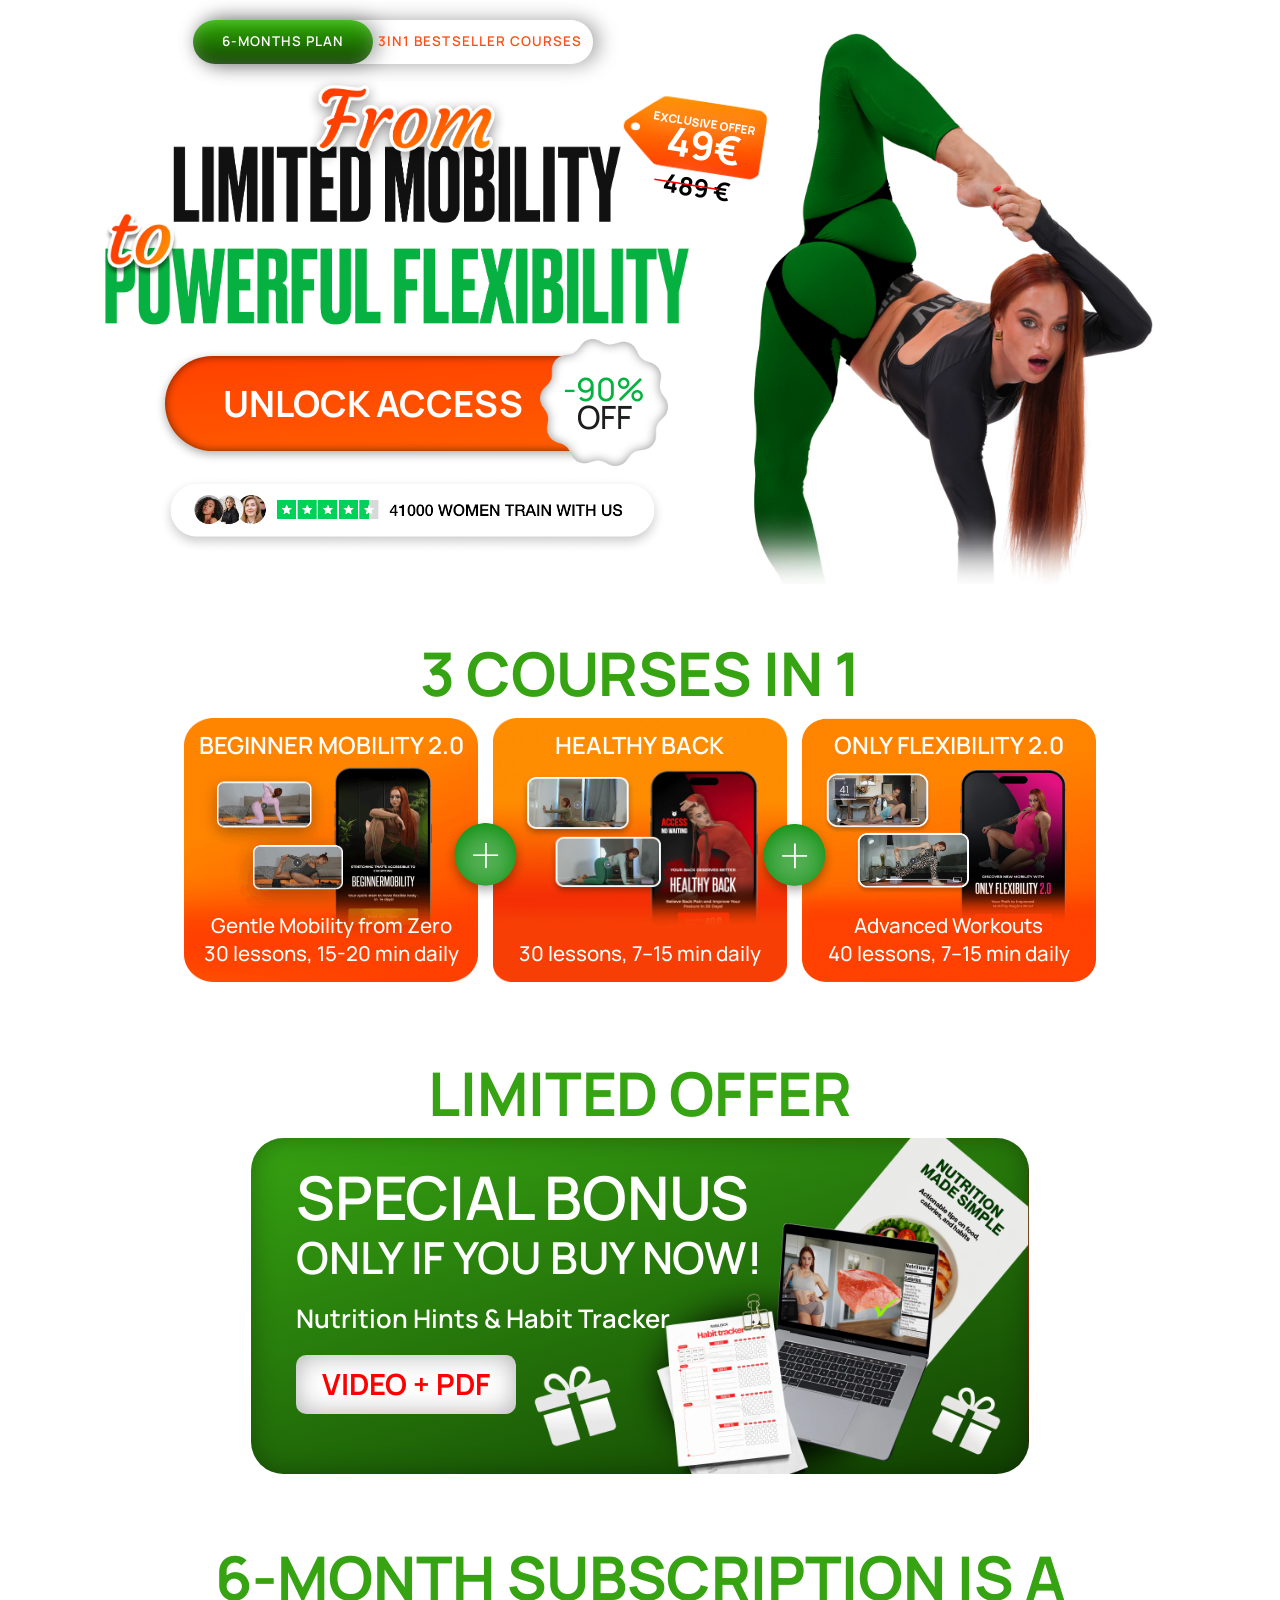
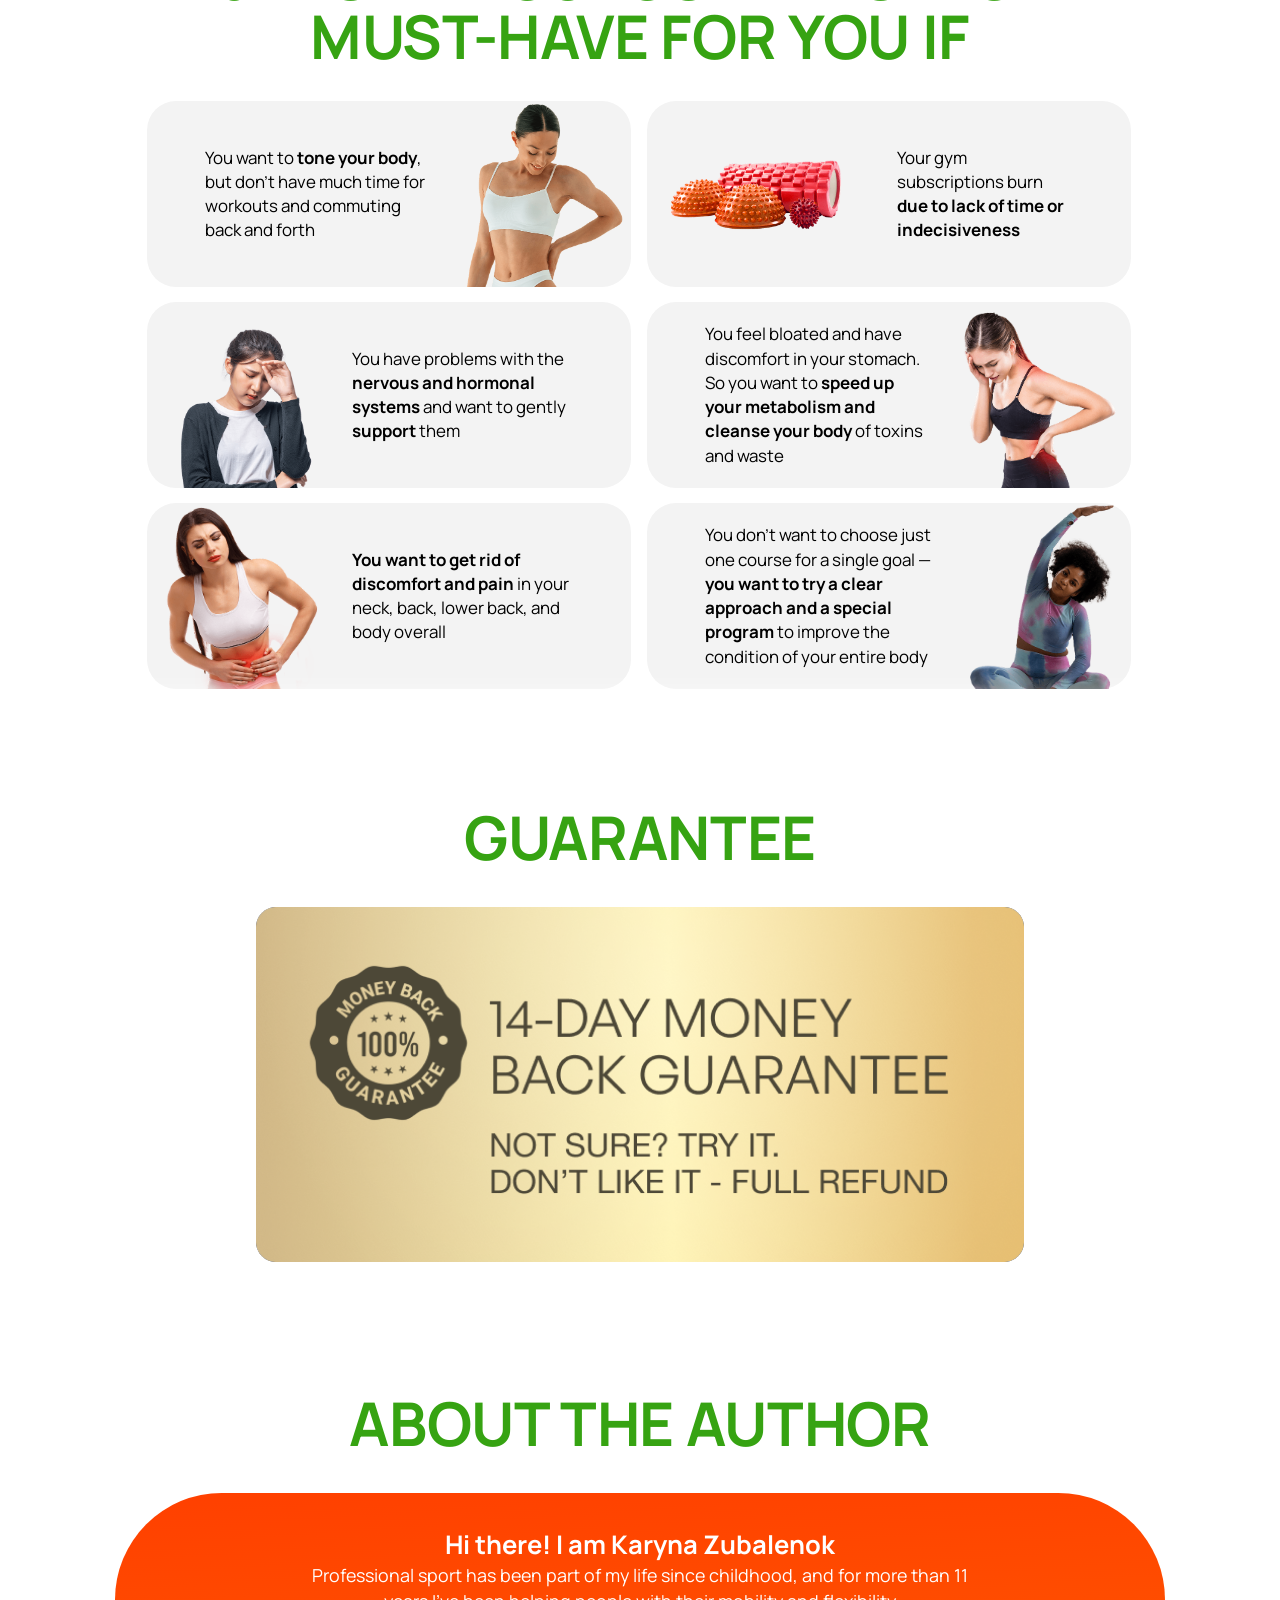
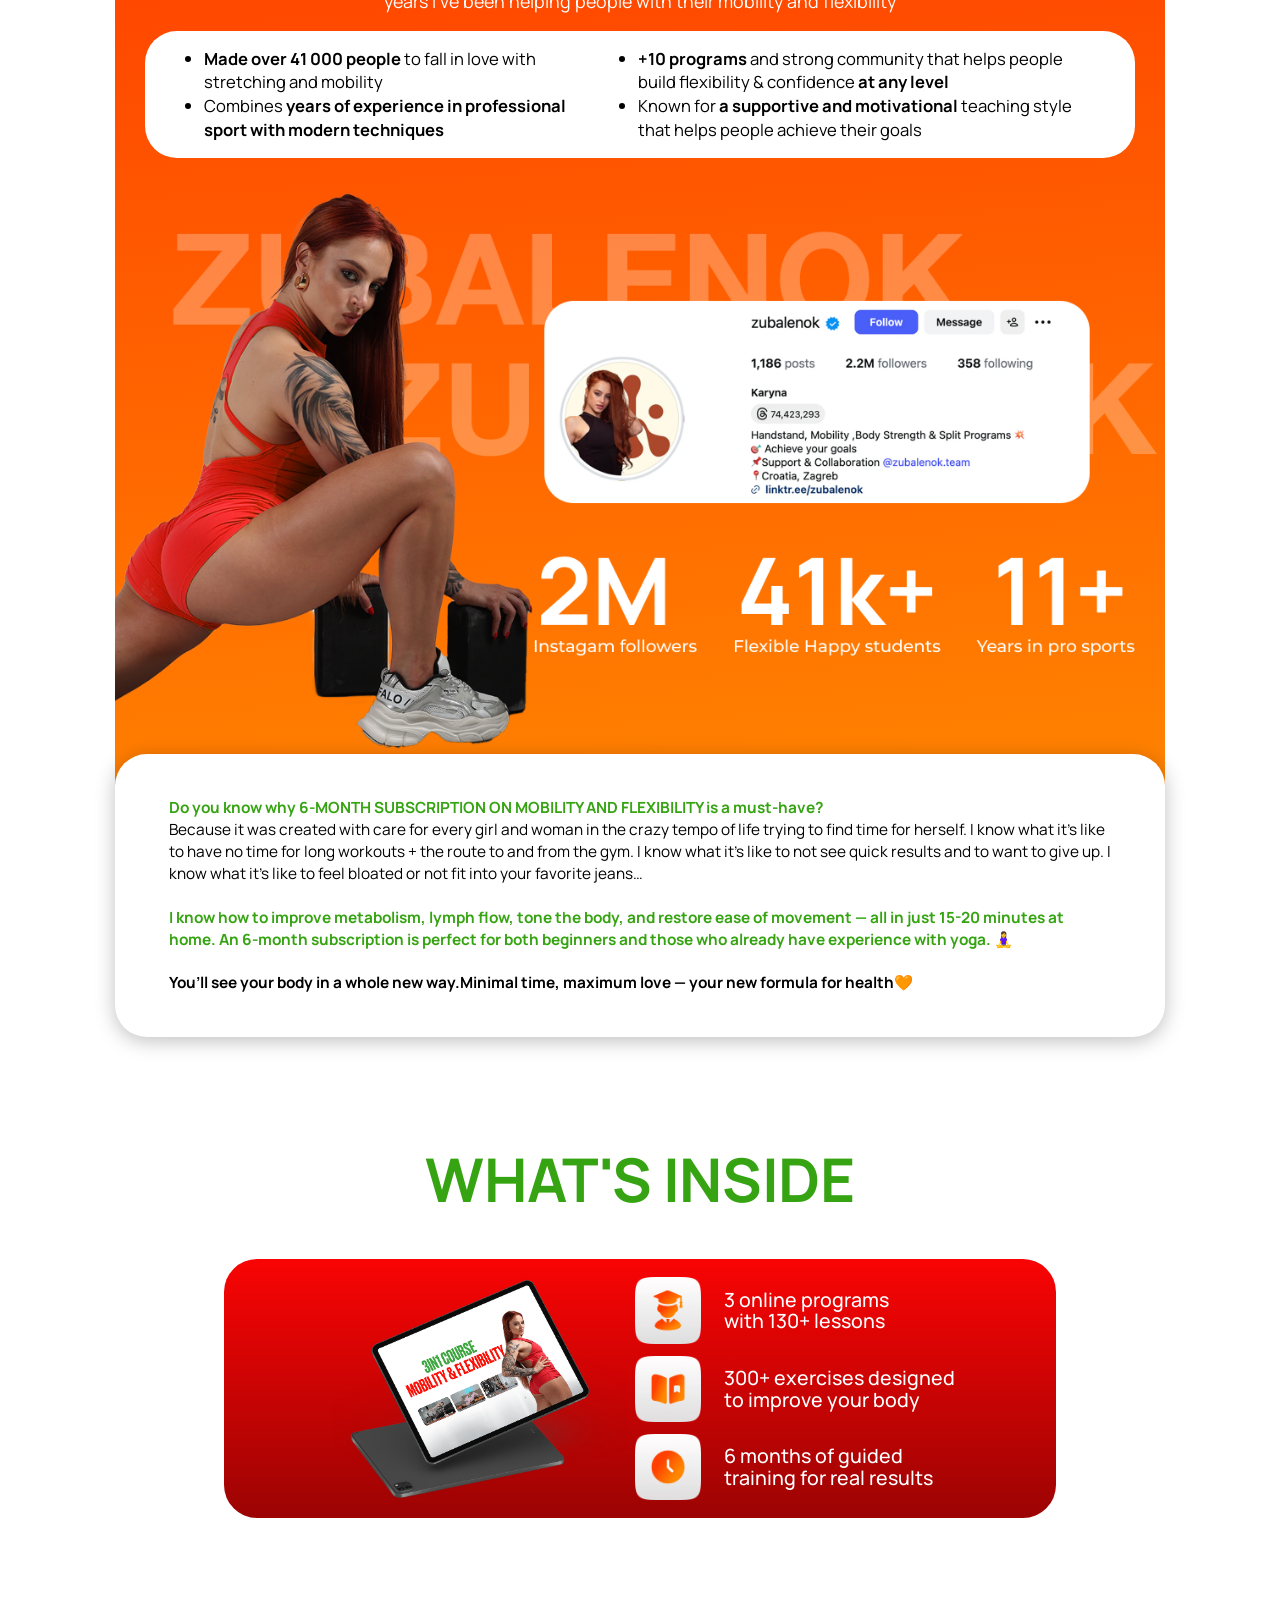
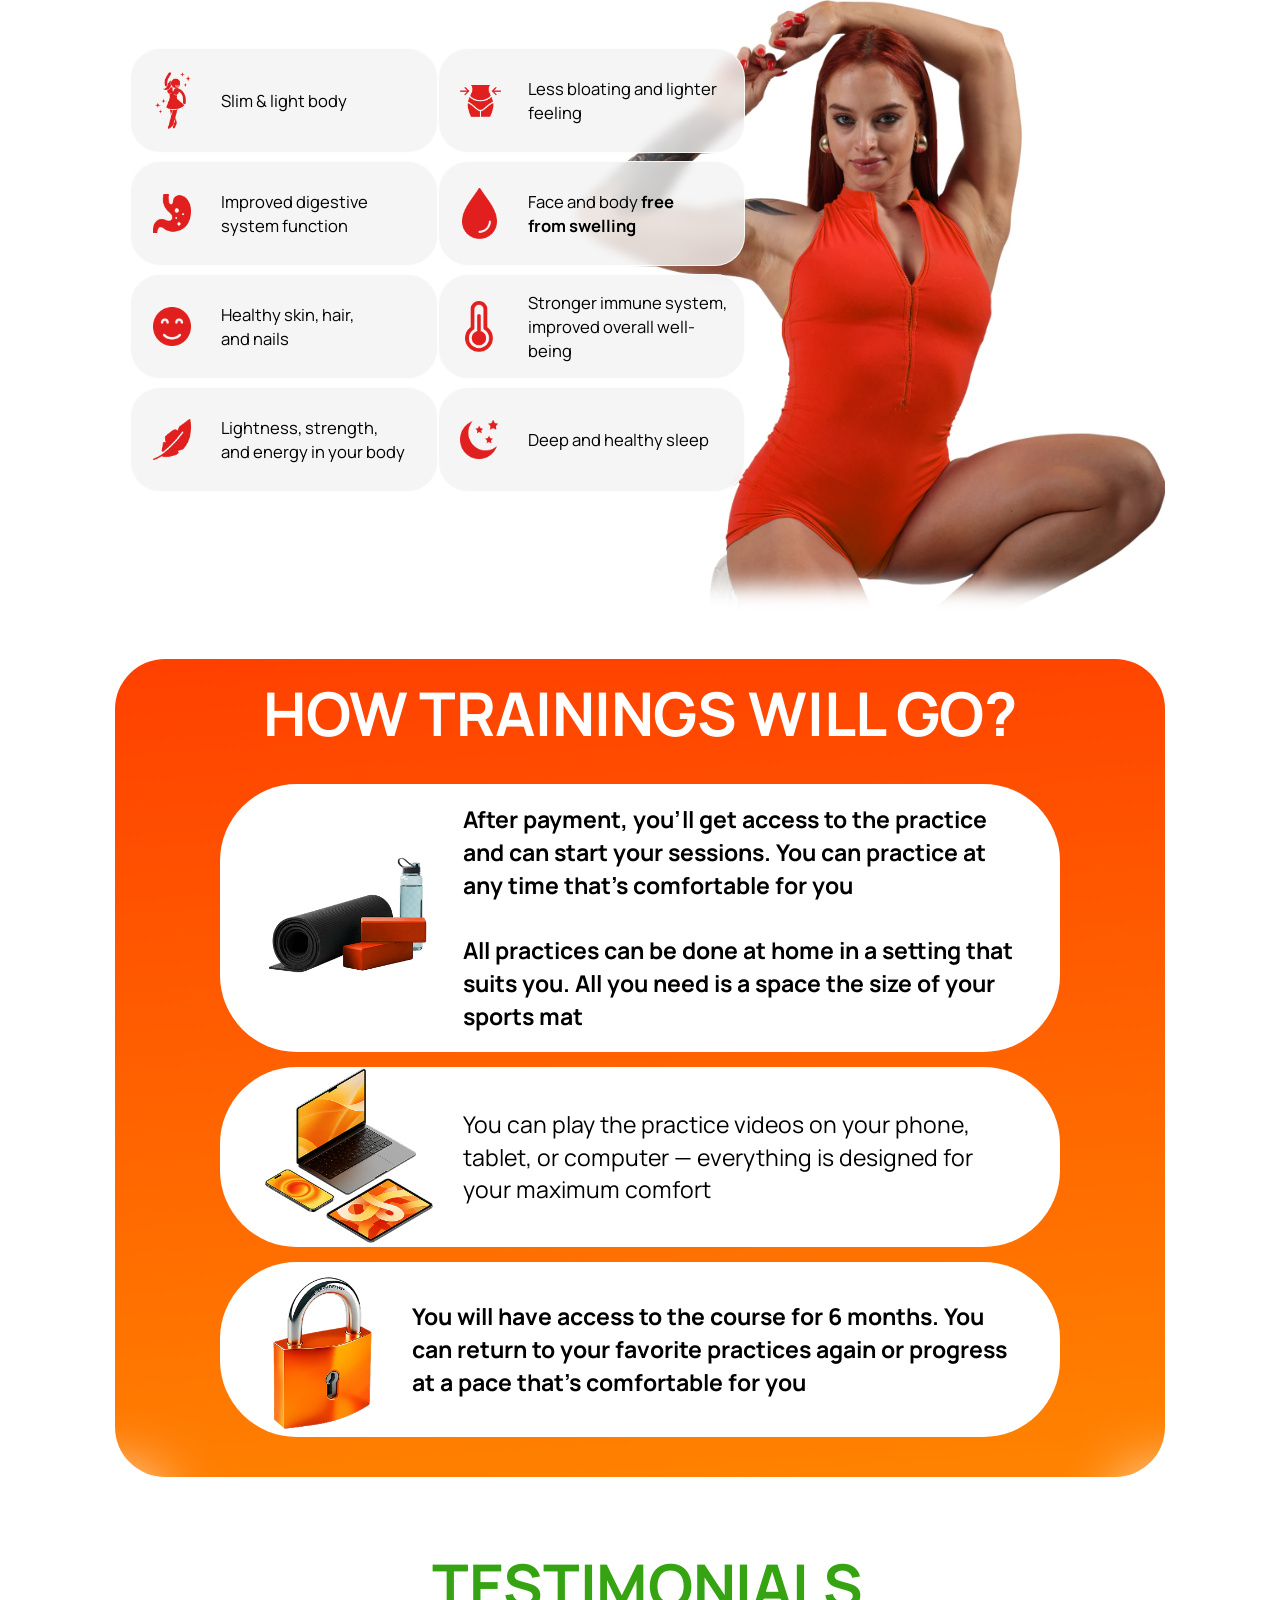
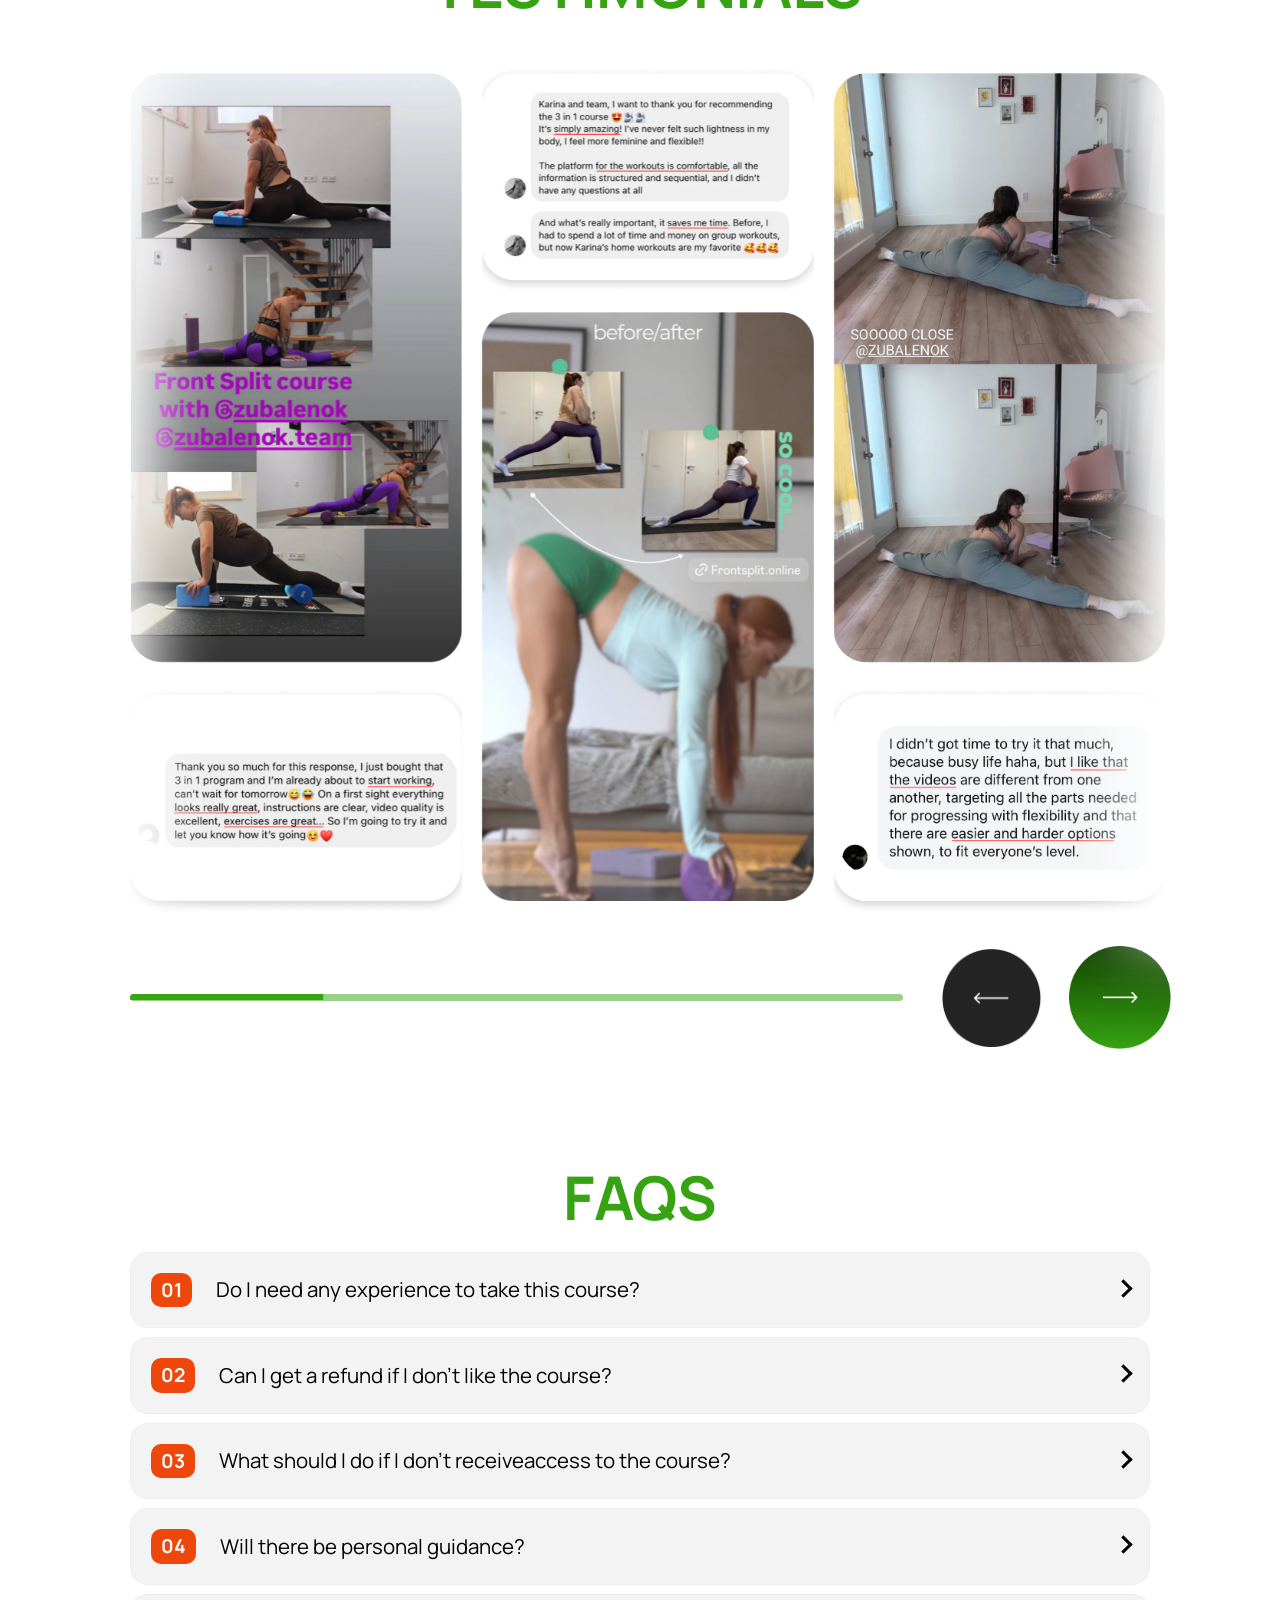
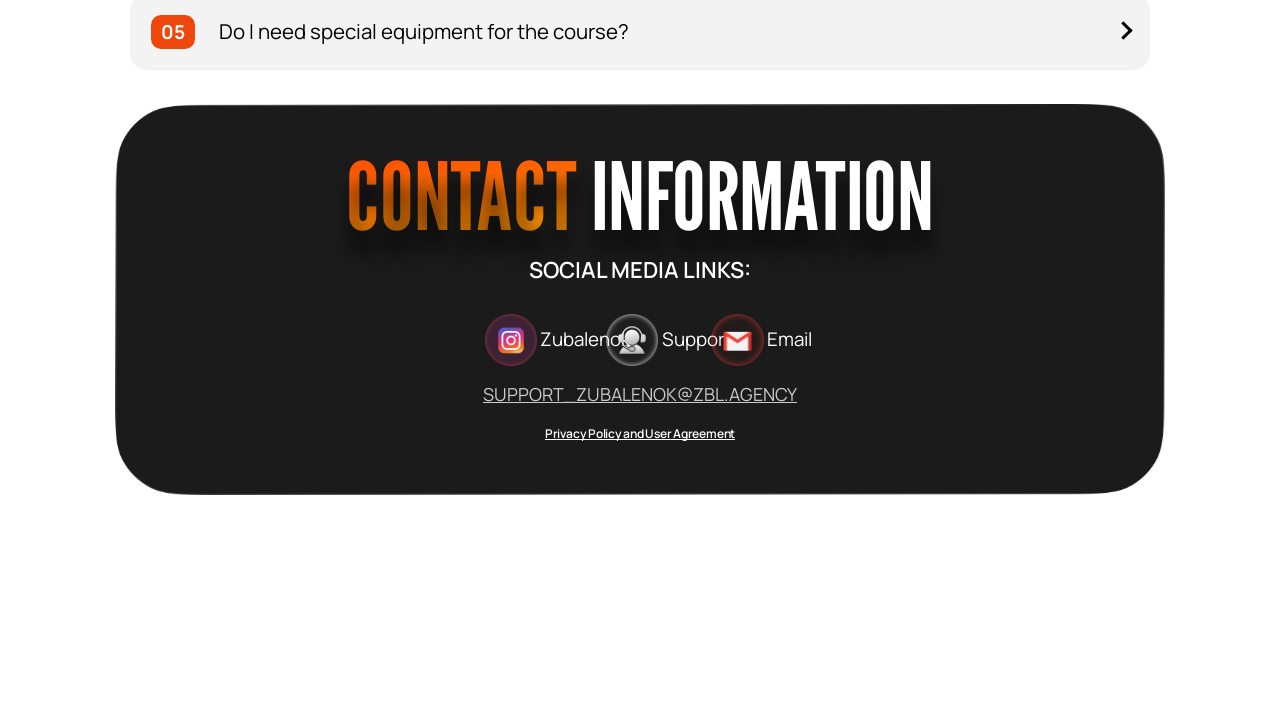
==== index.html @ a68a4392 "first commit" ====
<!DOCTYPE html>
<html>

<head>
    <!-- Google tag (gtag.js) -->
    <script async src="https://www.googletagmanager.com/gtag/js?id=G-S65PGBK2DH"></script>
    <script>
        window.dataLayer = window.dataLayer || [];
        function gtag() { dataLayer.push(arguments); }
        gtag('js', new Date());

        gtag('config', 'G-S65PGBK2DH');
    </script>


    <meta charset="utf-8" />
    <title>MOBILITY AND FLEXIBILITY</title>
    <meta http-equiv="X-UA-Compatible" content="IE=edge" />
    <meta name="viewport" content="width=device-width, initial-scale=1.0" />
    <meta property="og:title" content="">
    <meta property="og:description" content="">

    <link rel="stylesheet" href="libs/bootstrap/bootstrap-grid.min.css" />
    <link rel="stylesheet" type="text/css" href="slick/slick.css" />
    <link rel="stylesheet" type="text/css" href="slick/slick-theme.css" />
    <link rel="stylesheet" href="css/fonts.css" />
    <link rel="stylesheet" href="css/main.css" />
    <link rel="stylesheet" href="css/header.css" />
    <link rel="stylesheet" href="css/cont.css" />
    <link rel="stylesheet" href="css/slider.css" />
    <link rel="stylesheet" href="css/popup.css" />
    <link rel="icon" type="image/x-icon" href="images/fav.png">
    <script defer src="scripts/timer.js"></script>
    <link rel="stylesheet" href="https://cdn.jsdelivr.net/npm/swiper@11/swiper-bundle.min.css" />


    <script type="text/javascript">
        (function (c, l, a, r, i, t, y) {
            c[a] = c[a] || function () { (c[a].q = c[a].q || []).push(arguments) };
            t = l.createElement(r); t.async = 1; t.src = "https://www.clarity.ms/tag/" + i;
            y = l.getElementsByTagName(r)[0]; y.parentNode.insertBefore(t, y);
        })(window, document, "clarity", "script", "vrijipb07x");
    </script>


    <style>
        .priceBlock h4:after {
            content: "";
            display: block;
            width: 81px;
            height: 2px;
            top: 7px;
            left: 38px;
            background: red;
            position: absolute;

        }

        .img-price img {
            width: 362px;
            height: 120px;
        }

        .contacts-title span {
            color: #36a312;
        }

        .contacts {
            margin-bottom: 230px;
        }

        .contacts-nav {
            max-width: 310px;
        }
    </style>



    <script id="usercentrics-cmp" src="https://web.cmp.usercentrics.eu/ui/loader.js" data-settings-id="rtxNjVEyHxxuD0"
        async></script>

    <!-- Google Tag Manager -->
    <script>(function (w, d, s, l, i) {
            w[l] = w[l] || []; w[l].push({
                'gtm.start':
                    new Date().getTime(), event: 'gtm.js'
            }); var f = d.getElementsByTagName(s)[0],
                j = d.createElement(s), dl = l != 'dataLayer' ? '&l=' + l : ''; j.async = true; j.src =
                    'https://www.googletagmanager.com/gtm.js?id=' + i + dl; f.parentNode.insertBefore(j, f);
        })(window, document, 'script', 'dataLayer', 'GTM-MPLVNBZK');</script>
    <!-- End Google Tag Manager -->

</head>

<body>
    <!-- Google Tag Manager (noscript) -->
    <noscript><iframe src="https://www.googletagmanager.com/ns.html?id=GTM-MPLVNBZK" height="0" width="0"
            style="display:none;visibility:hidden"></iframe></noscript>
    <!-- End Google Tag Manager (noscript) -->

    <section class="s1">
        <div class="container">
            <div class="s1-wrap">
                <div class="top-line-wrapper open-popup-btn">
                    <div class="top-line">
                        <p class="top-line-left">
                            6-Months plan
                        </p>
                        <p class="top-line-right">
                            3in1 bestseller courses
                        </p>
                    </div>
                </div>
                <img src="./images/title-img.webp" class="title-img" alt="">
                <div class="priceBlock open-popup-btn">
                    <div class="priceBlock-top">
                        <h3>exclusive offer</h3>
                        <h2>49€</h2>
                    </div>
                    <h4>489 €</h4>
                </div>
                <div>
                    <div>
                    <div class="open-popup-btn">
                        <button class="submit-btn">
                            Unlock access
                            <div class="button-ring">
                                <p><span>-90%</span><br>OFF</p>
                            </div>
                        </button>

                    </div>
                </div>
                    <img src="./images/line-2.png" class="line-2" />
                </div>
                
            </div>
        </div>
    </section>
    <section class="s12-new">
        <h2 style="padding-bottom: 15px"><span>3 courses in 1</span></h2>
        <div class="s12-new-elements">
            <div class="s12-new-elements-box">
                <div class="s12-new-elements-item">
                    <h3 class="smallTitle">
                        Beginner mobility 2.0
                    </h3>
                    <p>
                        Gentle Mobility from Zero<br>
                        30 lessons, 15-20 min daily
                    </p>
                </div>
                <div class="s12-new-elements-item">
                    <h3>
                        HEALTHY BACK
                    </h3>
                    <p>
                         30 lessons, 7–15 min daily
                    </p>
                </div>
            </div>
            <img src="./images/plus.png" class="plus" alt="">
            <div class="s12-new-elements-item">
                <h3>
                    Only Flexibility 2.0
                </h3>
                <p>
                    Advanced Workouts<br>
                    40 lessons, 7–15 min daily
                </p>
            </div>
        </div>
        <img src="./images/6-mn.png" class="s12-6-m" alt="">
    </section>
    <!-- <section class="s12" style="padding: 25px 0 0 0;">
        <div class="container">
            <h2><span>What Courses<br>are included?</span></h2>
            <div class="items">
                <div>
                    <p class="tit">Beginner mobility 2.0</p>
                    <p>✓ Relieve tension & boost mobility<br>
✓ Foundation for future flexibility<br>
✓ Ideal for complete beginners<br>
✓ 30 lessons | 10–15 min daily</p>
                </div>
                <img src="images/s12_1-1.png">
            </div>
            <div class="items">
                <div>
                    <p class="tit">Only Flexibility 1.0 </p>
                    <p>✓Reduce stiffness & improve posture<br>
✓ Gentle routines for daily mobility<br>
✓ Move with more ease & confidence<br>
✓ 60+ lessons | 7–15 min daily</p>
                </div>
                <img src="images/s12_1-2.png">
            </div>
            <div class="items">
                <div>
                    <p class="tit">Only Flexibility 2.0 </p>
                    <p>✓ Top flexibility program –updated<br>
✓ Deeper stretches & mobility gains<br>
✓ More structure & targeted flows<br>
✓ 40 lessons | 7–15 min daily</p>
                </div>
                <img src="images/s12_1-3.png">
            </div>
        </div>
    </section> -->
    <section style="padding: 30px 15px; overflow: hidden;">
        <h2 style="padding-bottom: 15px"><span>Limited offer</span></h2>
        <div class="redBlock">
            <h2 class="redBlock-title">
                Special Bonus<br>
                <span>Only if you buy now!</span>
            </h2>

            <p class="redBlock-text">Nutrition Hints & Habit Tracker</p>
            <button class="redBlock-button">
                VIDEO + PDF
            </button>
        </div>
    </section>

    <section class="s2">
        <div class="s2-topS"></div>
        <div class="container">
            <h2><span>6-MONTH<br class="br-6m"> SUBSCRIPTION IS A<br>MUST-HAVE FOR YOU IF</span></h2>
            <div class="s2-items">
            <div class="item it1">
                <p>
                    You want to <strong>tone your body</strong>, but don’t have much time for workouts and commuting
                    back and forth
                </p>
                <img src="images/s2_1.png">
            </div>
            <div class="item it3">
                <p>Your gym subscriptions burn <strong>due to lack of time or indecisiveness</strong></p>
                <img src="images/s2_2.png">
            </div>
            <div class="item it2">
                <p>You don’t want to choose just one course for a single goal — <strong>you want to try a clear approach
                        and a special program</strong> to improve the condition of your entire body </p>
                <img src="images/s2_3.png">
            </div>
            <div class="item it5">
                <p>You have problems with the <strong>nervous and hormonal systems</strong> and want to gently
                    <strong>support</strong> them</p>
                <img src="images/s2_4.png">
            </div>

            <div class="item it4">
                <p>You feel bloated and have discomfort in your stomach. So you want to <strong>speed up your metabolism
                        and
                        cleanse your body</strong> of toxins and waste</strong></p>
                <img src="images/s2_5.png">
            </div>

            <div class="item it6">
                <p><strong>You want to get rid of discomfort and pain</strong> in your neck, back, lower back, and body
                    overall</p>
                <img src="images/s2_6.png">
            </div>
            </div>
        </div>
        <div class="s2-bottomS"></div>
    </section>

    <section class="s10" style="background: none; padding: 0 0 25px 0;">

        <div class="container">

            <div class="content">
                <!--<img src="./images/star-r.png" class="star-r" alt="">-->
                <h2><span>GUARANTEE</span></h2>
                <img src="images/14money.png" class="money14">
                <!--<div class="info">-->
                <!--    <p>Ready to restore harmony in a<br> healthy and toned body?<br><br><strong>Join the course now-->
                <!--            just for 49€<br> instead of 489€</p>-->
                <!--</div>-->
                <!--<img src="./images/star-l.png" class="star-l" alt="">-->
            </div>

        </div>

    </section>
    <h2 style="padding-bottom: 40px;">
        <span>About the Author</span>
    </h2>
    <section class="s4">
        <div class="container">

            <h2></h2>
            <p><span class="s4-t">Hi there! I am Karyna Zubalenok</span><br>Professional sport has been part of my life since
                childhood, and for more than 11 years I’ve been helping people with their mobility and flexibility</p>
            <div class="info">
                <ul>
                    <div>
                    <li><strong>Made over 41 000 people</strong> to fall in love with stretching and mobility</li>
                    <li>Combines <strong>years of experience in professional sport with modern techniques</strong></li>
                    </div>
                    <div>
                    <li><strong>+10 programs</strong> and strong community that helps people build flexibility &
                        confidence <strong>at any level</strong>
                    </li>
                    <li>Known for <strong>a supportive and motivational</strong> teaching style that helps people
                        achieve their goals
                    </li>
                    </div>
                </ul>
            </div>
        </div>
        <img src="images/s4.png" class="s4-m-img">
        <img src="images/s4-d.webp" class="s4-d-img">
    </section>
    <section class="s5">
        <div class="container">
            <p><span><strong>Do you know why 6-MONTH SUBSCRIPTION ON MOBILITY AND FLEXIBILITY is a
                        must-have?</strong></span><br>Because it was created with care for every girl and woman in the
                crazy tempo of life trying to find time for herself.
                I know what it’s like to have no time for long workouts + the route to and from the gym. I know what
                it’s like to not see quick results and to want to give up. I know what it’s like to feel bloated or not
                fit into your favorite jeans…<br><br><strong><span>I know how to improve metabolism, lymph flow, tone
                        the body, and restore ease of movement — all in just 15-20 minutes at home. An 6-month
                        subscription is perfect for both beginners and those who already have experience with yoga.
                        🧘‍♀️</span></strong><br><br><strong>You’ll see your body in a whole new way.Minimal time,
                    maximum love — your new formula for health🧡<br></strong></p>
        </div>
    </section>
    <div class="img-price open-popup-btn">
        <img src="images/price-3.webp">
    </div>

    <div class="tabletBlock">
        <h2>
            <span>
                What's Inside
            </span>
        </h2>
        <div class="tabletBlockcontent">
            <img src="./images/tablet.png" class="tablet-img" alt="">
            <div class="tabletBlock-items">
                <div class="tabletBlock-items-tem">
                    <img src="./images/green-icon-1.png" alt="">
                    <p>
                        3 online programs<br>with 130+ lessons
                    </p>
                </div>
                <div class="tabletBlock-items-tem">
                    <img src="./images/green-icon-2.png" alt="">
                    <p>
                        300+ exercises designed<br>to improve your body
                    </p>
                </div>
                <div class="tabletBlock-items-tem">
                    <img src="./images/green-icon-3.png" alt="">
                    <p>
                        6 months of guided<br>training for real results
                    </p>
                </div>
            </div>
        </div>
    </div>
    
    <section class="s3">
        <div class="s2-topS"></div>
        <div class="container s3-w">
            <h2 class="dfdk"><span>What results<br>will you achieve<br>in 6 months of practice? </span></h2>
            <div class="content">
                <div>
                <div class="items">
                    <img src="images/items/s3_1.png">
                    <p>Slim & light body</p>
                </div>
                <div class="items">
                    <img src="images/items/s3_3.png">
                    <p>Improved digestive<br>system function</p>
                </div>
                <div class="items">
                    <img src="images/items/s3_2.png">
                    <p>Healthy skin, hair,<br>and nails </p>
                </div>
                <div class="items">
                    <img src="images/items/s3_5.png">
                    <p>Lightness, strength,<br>and energy in your body</p>
                </div>
                </div>
                <div>
                <div class="items">
                    <img src="images/items/s3_7.png">
                    <p>Less bloating and lighter feeling </p>
                </div>
                <div class="items">
                    <img src="images/items/s3_4.png">
                    <p>Face and body <strong>free<br>from swelling</strong></p>
                </div>
                

                <div class="items">
                    <img src="images/items/s3_6.png">
                    <p>Stronger immune system, improved overall well-being </p>
                </div>
                
                <div class="items">
                    <img src="images/items/s3_8.png">
                    <p>Deep and healthy sleep</p>
                </div>
                </div>
            </div>

        </div>
        <div class="s2-bottomS"></div>
    </section>
    <section class="s8">
        <div class="container">
            <h2>How trainings<br class="br-6m"> will go?</h2>
            <div class="items">
                <img src="images/s8-icon-1.webp">
                <p><strong>After payment, you’ll get access to the practice and can start your sessions. You can
                        practice at any time that’s comfortable for you
                        <br><br>
                        All practices can be done at home in a setting that suits you. All you need is a space the size
                        of your sports mat</strong></p>
            </div>
            <div class="items">
                <img src="images/s8-icon-2.webp">
                <p>You can play the practice videos on your phone, tablet, or computer — everything is designed for your
                    maximum comfort</p>
            </div>
            <div class="items">
                <img src="images/s8-icon-3.webp">
                <p><strong>You will have access to the course for 6 months. You can return to your favorite practices
                        again or progress at a pace that’s comfortable for you</strong></p>
            </div>
        </div>

    </section>

   <div class="first-slider">
            <h2><span>Testimonials</span></h2>

            <div class="first-swiper swiper">
                <div class="swiper-wrapper">
                    <img src="./images/slider/slide-1.webp" class="swiper-slide" alt="">
                    <img src="./images/slider/slide-2.webp" class="swiper-slide" alt="">
                    <img src="./images/slider/slide-3.webp" class="swiper-slide" alt="">
                    <img src="./images/slider/slide-4.webp" class="swiper-slide" alt="">
                </div>
            </div>

            <div style="display: flex; align-items: center; gap: 3vw;">
                <div class="first-slider-pagination swiper-pagination"></div>
                <div class="buttons-sl">
                    <img src="./images/nl.png" class="left-b" alt="">
                    <img src="./images/nr.png" class="right-b" alt="">
                </div>
            </div>
        </div>

    <section class="s11">
        <div class="container">
            <h2><span>FAQs</span></h2>
            <div class="accordion">
                <section class="accordion_item">
                    <div class="title_block">
                        <div class="num">01</div>
                        <div>Do I need any experience to take this course?</div>
                    </div>
                    <div class="info">
                        <p>No, the course is designed for all fitness levels, including beginners.</p>
                    </div>
                </section>
                <section class="accordion_item">
                    <div class="title_block">
                        <div class="num">02</div>
                        <div>Can I get a refund if I don't like the course?</div>
                    </div>
                    <div class="info">
                        <p>Please contact us at <a href="https://www.instagram.com/zubalenok.team/">@zubalenok.team</a>,
                            and we'll assist you right</p>
                    </div>
                </section>
                <section class="accordion_item">
                    <div class="title_block">
                        <div class="num">03</div>
                        <div>What should I do if I don't receiveaccess to the course?</div>
                    </div>
                    <div class="info">
                        <p>Please contact us at <a href="https://www.instagram.com/zubalenok.team/">@zubalenok.team</a>,
                            and we'll assist you right</p>
                    </div>
                </section>
                <section class="accordion_item">
                    <div class="title_block">
                        <div class="num">04</div>
                        <div>Will there be personal guidance?</div>
                    </div>
                    <div class="info">
                        <p>The course is pre-recorded, so there's no personal coaching. However, you can ask any
                            questions on the support page in Instagram -<a
                                href="https://www.instagram.com/zubalenok.team/">@zubalenok.team</a></p>
                    </div>
                </section>

                <section class="accordion_item">
                    <div class="title_block">
                        <div class="num">05</div>
                        <div>Do I need special equipment for the course?</div>
                    </div>
                    <div class="info">
                        <p>You'll only need comfortable workout clothes, a mat for exercises, and a yoga block.</p>
                    </div>
                </section>
            </div>
        </div>
    </section>
    <div id="menu" class="default">
        <p class="timer-t" style="background: none; color: #000">Offer ends in:</p>
        <div class="fixed-timer">
            <div class="timer">
                <div class="hours-wrap rbn">
                    <span class="hours">0</span>
                    <p>hours</p>
                </div>
                <div class="minutes-wrap rbn">
                    <span class="minutes">59</span>
                    <p>minutes</p>
                </div>
                <div class="seconds-wrap rbn">
                    <span class="seconds">59</span>
                    <p>seconds</p>
                </div>
            </div>
        </div>
        <div class="footer-btn open-popup-btn" target="_blank">
            <div style="line-height: 20px;">Yes, - 90% OFF NOW<br><span style="font-size: 14px">One payment. Full
                    package</span></div>
        </div>
    </div>
    <div class="popup-overlay">
        <div class="popup-content">
            <button class="close-btn">&times;</button>

            <h2 class="popup-title">FILL OUT THE FORM</h2>
            <p class="popup-subtitle">to get access to</p>
            <h3 class="product-name">3-in-1 mobility courses</h3>

            <div class="price-container">
                <div class="popup-price-new">49€</div>
                <div class="popup-price-old">489€</div>
            </div>

            <form
                action="https://linktr.us18.list-manage.com/subscribe/post?u=ba2409e015681701aad0a35f7&amp;id=2a770a6115&amp;f_id=00cca5e6f0"
                method="GET" id="custom-subscribe-form" class="signup-form"
                data-redirect-url="https://zubalenok.kwiga.com/o/wCo9maCF0QVO/payment">

                <input type="text" name="FNAME" placeholder="Name" required>
                <input type="email" name="EMAIL" placeholder="E-mail" required>

                <input type="hidden" name="tags" value="3028656,3028576">
                <div class="mc-field-group input-group"
                    style="opacity: 0 !important; visibility: hidden !important; height: 0 !important; ">
                    <strong>No paid</strong>
                    <ul>
                        <li>
                            <input type="checkbox" name="group[223323][8388608]" id="mce-group[223323]-223323-7"
                                value="1" checked>
                            <label for="mce-group[223323]-223323-7">3-in-1 Combo Access Program</label>
                        </li>
                    </ul>
                </div>

                <button type="submit" class="join-btn2">JOIN NOW</button>

                <div id="mce-responses" class="clear" style="display:none;">
                    <div class="response" id="mce-error-response"></div>
                    <div class="response" id="mce-success-response"></div>
                </div>
            </form>

            <div class="footer-info">
                <p>P.S. 14-day money-back guarantee</p>
                <p>Instant access right after payment</p>
            </div>

            <div class="timer-section">
                <p class="timer-title">Price goes up in:</p>
                <div class="timer-display">
                    <div class="timer-block">
                        <span id="hours">00</span>
                        <label>hours</label>
                    </div>
                    <div class="timer-block">
                        <span id="minutes">29</span>
                        <label>minutes</label>
                    </div>
                    <div class="timer-block">
                        <span id="seconds">52</span>
                        <label>seconds</label>
                    </div>
                </div>
            </div>

            <p class="privacy"><svg width="8" height="12" viewBox="0 0 8 12" fill="none"
                    xmlns="http://www.w3.org/2000/svg">
                    <path
                        d="M3.60412 0.0044384C3.05428 0.105608 2.77936 0.202379 2.39887 0.435511C1.69728 0.864383 1.19143 1.58137 1.00449 2.40613C0.960502 2.60407 0.956103 2.68984 0.949505 3.65755L0.940708 4.69784L0.826342 4.73083C0.485443 4.82981 0.199528 5.10912 0.0675669 5.46982L0.00818456 5.63257L0.00158652 7.8869C-0.00281217 9.47043 0.00158652 10.183 0.0191813 10.2842C0.0609689 10.5217 0.170936 10.7285 0.355681 10.9088C0.443655 10.9946 0.564619 11.0913 0.626201 11.1243C0.874727 11.2585 0.716374 11.2519 4 11.2519C7.28363 11.2519 7.12527 11.2585 7.3738 11.1243C7.43538 11.0913 7.55634 10.9946 7.64432 10.9088C7.82906 10.7285 7.93903 10.5217 7.98082 10.2842C7.99841 10.183 8.00281 9.47043 7.99841 7.8869L7.99182 5.63257L7.93243 5.46982C7.80047 5.10912 7.51456 4.82981 7.17366 4.73083L7.05929 4.69784L7.0505 3.65755C7.0439 2.68984 7.0395 2.60407 6.99551 2.40613C6.75798 1.34824 5.99921 0.490494 5.0007 0.149595C4.662 0.0352287 4.50805 0.00883675 4.06598 0.00223827C3.84165 -0.00216007 3.63491 3.91006e-05 3.60412 0.0044384ZM4.49925 1.4934C4.76097 1.58357 4.94132 1.69794 5.14586 1.90247C5.3526 2.10921 5.45597 2.27416 5.55494 2.55348L5.61652 2.72943L5.62312 3.70154L5.62972 4.67585H4H2.37028L2.37688 3.70154L2.38348 2.72943L2.44506 2.55348C2.54403 2.27416 2.6474 2.10921 2.85414 1.90247C3.05208 1.70453 3.23463 1.58577 3.46556 1.50439C3.6723 1.43401 3.75367 1.42302 4.05498 1.42962C4.29031 1.43621 4.36949 1.44721 4.49925 1.4934ZM4.27052 6.13842C4.71479 6.25498 5.07108 6.63987 5.14586 7.08854C5.21624 7.51301 4.9963 7.99247 4.62022 8.2322C4.51245 8.30258 4.50585 8.31137 4.51685 8.37735C4.55644 8.60828 4.6818 9.53421 4.6818 9.60239C4.6818 9.70796 4.61582 9.79153 4.51025 9.82232C4.40468 9.85092 3.59532 9.85092 3.48975 9.82232C3.38418 9.79153 3.3182 9.70796 3.3182 9.60239C3.3182 9.53421 3.44357 8.60828 3.48315 8.37735C3.49415 8.31137 3.48755 8.30258 3.37978 8.2322C3.0037 7.99247 2.78376 7.51301 2.85414 7.08854C2.92672 6.64647 3.28081 6.25718 3.72068 6.13842C3.87244 6.09883 4.11437 6.09663 4.27052 6.13842Z"
                        fill="white" />
                </svg> Your info stays private</p>
        </div>
    </div>
    <section class="contacts">
        <h2 class="contacts-title">
            <span>Contact</span>
            Information
        </h2>
        <h3 class="contacts-subTitle">
            Social Media Links:
        </h3>
        <div class="contacts-nav">
            <a href="https://www.instagram.com/zubalenok/" target="_blank">
                <img 
                src="./images/inst-new.png"
                srcset="
                    ./images/inst-new.png 600w,
                    ./images/inst-d.png 1200w
                "
                sizes="(max-width: 600px) 600px, 1200px"
                alt="Zubalenok"
                loading="eager"
                fetchpriority="high"
                >
                Zubalenok
            </a>
            <a href="https://www.instagram.com/zbl_agency/" target="_blank">
                <img 
                src="./images/support-new.png"
                srcset="
                    ./images/support-new.png 600w,
                    ./images/support-d.png 1200w
                "
                sizes="(max-width: 600px) 600px, 1200px"
                alt="Zubalenok"
                loading="eager"
                fetchpriority="high"
                >
                Support
            </a>
            <a href="mailto:SUPPORT_ZUBALENOK@ZBL.AGENCY" target="_blank">
                <img 
                src="./images/email-new.png"
                srcset="
                    ./images/email-new.png 600w,
                    ./images/email-d.png 1200w
                "
                sizes="(max-width: 600px) 600px, 1200px"
                alt="Zubalenok"
                loading="eager"
                fetchpriority="high"
                >
                Email
            </a>
        </div>
        <div class="support_link">
            <a style="color: #cacaca;" href="mailto:SUPPORT_ZUBALENOK@ZBL.AGENCY">SUPPORT_ZUBALENOK@ZBL.AGENCY</a>
        </div>
        <a href="/policy" style="display: block; text-align: center" class="privacy">Privacy Policy and User
            Agreement</a>
    </section>

    <script defer="" type="text/javascript">
        document.addEventListener('DOMContentLoaded', () => {
            const footer = document.getElementById('menu'); // елемент, до якого додамо клас
            if (!footer) return;

            window.addEventListener('scroll', () => {
                // Перевіряємо, скільки проскролено
                if (window.scrollY >= 200) {
                    footer.classList.add('active');
                } else {
                    footer.classList.remove('active');
                }
            });
        });
    </script>

    <script src="https://cdn.jsdelivr.net/npm/swiper@11/swiper-bundle.min.js"></script>
    <script src="scripts/slider.js"></script>
    <script src="scripts/questions.js"></script>

    <script src="scripts/popup.js"></script>
    <script src="scripts/lazysizes.min.js" async></script>

</body>

</html>
---- css/fonts.css ----
@font-face {
  font-family: "DINCondensed";
  font-style: normal;
  font-weight: 700;
  src: url("../fonts/DINCondensed-Regular.ttf") format("truetype"); 
}

@font-face {
  font-family: "aa_higherup";
  font-style: normal;
  font-weight: normal;
  src: url("../fonts/aa_higherup.ttf") format("truetype"); 
}
---- css/main.css ----
@import url('https://fonts.googleapis.com/css2?family=Manrope:wght@200..800&family=Raleway:ital,wght@0,100..900;1,100..900&display=swap');

body {
  font-family: "Manrope", sans-serif;
  font-style: normal;
  font-weight: normal;
  font-size: 13px;
  min-width: 320px;
  position: relative;
  overflow-x: hidden;
  overflow: visible !important;
  color: #000;
  font-weight: 400;
  max-width: 608px;
  display: block;
  margin: 0 auto !important;
}

ul {
  margin: 0;
  padding: 0;
  list-style: none;
}

a,
button {
  outline: none;
}

h1,
h2,
h3,
p {
  margin: 0;
}

h1 {
  font-family: "aa_higherup";
  font-size: 65px;
  font-style: normal;
  font-weight: normal;
  line-height: 1.4;
  /* 72.072px */
  letter-spacing: -0.649px;
  margin-bottom: 0;
  color: #e11f1f;
  position: relative;
  z-index: 1;
}

h1 span {
  font-size: 110px;
  font-style: normal;
  font-weight: normal;
  line-height: 1.2;
  letter-spacing: -1.44px;
}

h2 {
  font-size: 35px;
  font-style: normal;
  font-weight: 700;
  line-height: 98%;
  /* 34.3px */
  letter-spacing: -0.35px;
  text-transform: uppercase;
  text-align: center;
}

h2 span {
  color: #36a312;
}

input[type='text'] {
  width: 100%;
  color: #333;
  height: 55px;
  border: solid 1px #cccccc;
  font-size: 18px;
  margin-bottom: 25px;
  text-align: center;
}

button,
input[type='submit'] {
  border-radius: 130.342px;
  background: linear-gradient(189deg, #ff0707 0%, #950000 100%);
  box-shadow: 0 3px 10px 0 rgba(0, 0, 0, 0.33), inset 0 0 8px 0 rgba(0, 0, 0, 0.58);
  padding: 18px 57px;
  border: none;
  font-weight: 700;
  font-size: 20px;
  text-transform: uppercase;
  color: #fff;
  transition: all .3s;
}

button {
  display: block;
  margin: 0 auto;
}

button:hover {
  transform: scale(1.02);
}

button:active {
  transform: scale(0.98);
}

input[type='submit'] {
  width: 100%;
}

section {
  padding: 25px 0;
  position: relative;
}

img {
  max-width: 100%;
}

.price_top {
  font-weight: bold;
  color: #ED470B;
  font-size: 30px;
}

/*boxmodal*/
.box-modal {
  font-family: "Manrope", sans-serif;
  position: relative;
  text-align: center;
  line-height: 1.3;
  background: #F0F0F0;
  border-radius: 10px;
  color: #000;
  width: 100%;
}

.box-modal_close {
  position: absolute;
  right: 0px;
  top: -40px;
  font-size: 60px;
  line-height: 15px;
  color: #fff;
  cursor: pointer;
  transform: rotate(45deg);
}

.box-modal .deskr {
  font-size: 18px;
  font-weight: 700;
  margin-bottom: 18px;
}

.box-modal .date {
  font-size: 13px;
  margin-bottom: 18px;
  font-weight: 700;
}

.box-modal .date span {
  color: #ED470B;
}

.box-modal .price {
  font-size: 12px;
  margin-bottom: 14px;
}

.box-modal del {
  font-weight: 700;
}

.box-modal .price span {
  border-radius: 100px;
  background: #ED470B;
  padding: 2px 15px;
  font-weight: 700;
  color: #fff;
  font-size: 15px;
}

.box-modal .desklaimer {
  margin-top: 10px;
}

.box-modal .desklaimer .info {
  font-size: 9px;
  margin-bottom: 20px;
  margin-top: 10px;
}

.box-modal .desklaimer .info img {
  margin-right: 5px;
}

.box-modal .desklaimer h4 {
  margin-bottom: 15px;
  font-size: 12px;
  font-weight: 700;
  text-transform: uppercase;
}

.box-modal .desklaimer .ps {
  margin-top: 20px;
  font-size: 10px;
}

.accordion .accordion_item {
  margin-bottom: 1px;
  position: relative;
  padding: 0;
}

.accordion .title_block {
  cursor: pointer;
  border-radius: 18px;
  border: 1px solid rgba(0, 0, 0, 0.02);
  background: #F3F3F3;
  padding: 20px;
  -webkit-transition: all .2s linear 0;
  -webkit-transition-delay: .2s 0;
  transition: all .2s linear 0;
  margin: 0;
  margin-bottom: 9px;
  display: flex;
  flex-wrap: wrap;
  align-items: center;
}

.accordion .title_block .num {
  border-radius: 10px;
  background: #ED470B;
  padding: 4px 10px 3px 10px;
  color: #fff;
  font-size: 12px;
  font-weight: 700;
  width: max-content;
}

.accordion .title_block div:last-child {
  padding-left: 24px;
  width: 85%;
}

.accordion .title_block:before {
  content: '';
  height: 8px;
  width: 8px;
  position: absolute;
  right: 20px;
  top: 30px;
  border-top: 3px solid #000;
  border-right: 3px solid #000;
  transform: rotate(45deg);
}

.accordion .active_block .title_block:before {
  transform: rotate(135deg);
}

.accordion .active_block .title_block {
  border: none;
}

.accordion .info {
  display: none;
  padding: 10px 40px 15px 80px;
  overflow: hidden;
  font-size: 13px;
  font-weight: normal;
  text-align: left;
}

.accordion .info p {
  font-weight: normal;
  text-align: left;
  line-height: 1.5;
  width: 100%;
  margin: 0;
}

.getting-started {
  display: inline-block;
  margin: 5px 0;
}

.getting-started:after {
  content: "";
  display: block;
  clear: both
}

.getting-started>div {
  float: left;
  text-align: center;
  margin-left: 10px;
  line-height: 1;
}

.s4-d-img {
  display: none;
}

.getting-started>div:first-child {
  margin-left: 0
}

.getting-started .dial {
  font-weight: 700;
  font-size: 20px;
  text-align: center;
  color: #fff;
  margin-bottom: 5px;
  background: #171717;
  border-radius: 11px;
  padding: 5px 20px;
}

.getting-started .text-timer {
  font-size: 11px;
}

.slick-slide img {
  width: 100%;
}

.slick-prev,
.slick-next {
  content: '';
  width: 41px;
  height: 41px;
  bottom: -70px;
  top: auto;
  transform: none;
  box-shadow: none !important;
}

.slick-prev {
  background: url('../images/left.png') no-repeat;
  left: 35%;
  background-size: 100% 100%;
}

.slick-next {
  background: url('../images/right.png') no-repeat;
  right: 35%;
  background-size: 100% 100%;
}

.s9-new .slick-prev {
  background: url('../images/nl.png') no-repeat;
  right: 50px;
  background-size: 100% 100%;
  margin: 0 50px 0 auto;
  width: 63px;
  height: 60px;
}

.s9-new .slick-next {
  background: url('../images/nr.png') no-repeat;
  right: 15px;
  background-size: 100% 100%;
  margin: 0 15px 0 auto;
  width: 60px;
  height: 60px;
}

.slick-prev:before {
  content: '';
}

.slick-next:before {
  content: '';
}

.rbn span {
  background: linear-gradient(176deg, #0e9211 0%, #41a743 100%);
  box-shadow: none !important;
  color: #fff !important;
}

.rbn p {
  color: #000 !important;
}

.timer-t {
  color: #fff;
  margin-bottom: 10px;
  font-weight: 800;
  font-size: 14px;
  line-height: 150%;
  text-transform: uppercase;
  backdrop-filter: blur(8px);
  background: rgba(0, 0, 0, 0.4);
  border-radius: 8px;
  display: flex;
  align-items: center;
  justify-content: center;
  margin: 0 auto 5px auto;
  width: 138px;
  height: 34px;
}

#menu {
  width: 100%;
  background-image: url(../images/footer-fon.png);
  background-repeat: no-repeat;
  background-size: 100% 100%;
  position: fixed;
  bottom: 0;
  left: 0;
  width: 100%;
  z-index: 99;
  padding: 5px 0 15px 0;
}

.default {
  opacity: 0;
  transform: translateY(150px);
  transition: all .5s ease;
}

.default.active {
  transform: translateY(0px);
  opacity: 1;
}

#menu button {
  display: block;
  margin: 0 auto;
}

.container {
  width: 100%;
  padding: 0 15px;
}

.items {
  display: flex;
  justify-content: space-between;
}

header {
  background: #F3F3F3;
  padding: 15px 0;
  text-align: center;
  font-size: 10px;
  font-style: normal;
  font-weight: 400;
  line-height: 160%;
  /* 16px */
  letter-spacing: 4.9px;
  text-transform: uppercase;
}

.s1 {
  background-image: url('../images/newFon.webp');
  background-repeat: no-repeat;
  background-size: 100%;
  padding: 15px 0 0 0;
  text-align: center;
  background-position: bottom;
  position: relative;
  overflow: hidden;
}

.s1 .items div {
  border-radius: 100px;
  padding: 10px;
  font-size: 12px;
  font-style: normal;
  font-weight: 400;
  line-height: 136%;
  /* 17.68px */
  letter-spacing: 1.3px;
  text-transform: uppercase;
  margin: 0 2.5px;
}

.s1__top {
  display: flex;
  flex-direction: column;
  justify-content: center;
  align-items: center;
  position: absolute;
  top: 45px;
  left: 0;
  width: 100%;
}

.s1-title {
  font-weight: 400;
  font-size: 96px;
  line-height: 100%;
  text-transform: uppercase;
  text-align: center;
  font-family: 'aa_higherup';
  color: #e11f1f;
}

.s3-in-1 {
  font-weight: 700;
  font-size: 24px;
  line-height: 75%;
  text-transform: uppercase;
  text-align: center;
  color: #fff;
  box-shadow: 0 14px 19px 0 rgba(0, 0, 0, 0.25), inset 0 0 13px 0 rgba(255, 255, 255, 0.6), 0 -5px 19px 0 rgba(0, 0, 0, 0.25);
  background: #f00;
  transform: rotate(-2deg);
  border-radius: 16px;
  padding: 8px;
  width: 126px;
  height: 31px;
  margin-top: -14px;
}

.s1-subTitle {
  font-weight: 600;
  font-size: 28px;
  line-height: 132%;
  text-align: center;
  color: #111;
  margin-top: -10px;
}

.title-img {
  position: absolute;
  top: 53px;
  left: 0;
}

.priceBlock {
  position: absolute;
  top: 58vw;

  right: 10px;
  display: flex;
  flex-direction: column;
  justify-content: right;
}

.s12-new {
  padding: 50px 0 0 0;
}

.s12-new-elements {
  display: flex;
  flex-direction: column;
  justify-content: center;
  align-items: center;
  padding: 0 10px;
  position: relative;
}

.s12-new-elements-box {
  display: flex;
  justify-content: center;
  align-items: center;

  gap: 10px;
}

.s12-new-elements-item-desc {
  display: none;
}

.s12-new-elements-item {
  width: 201px;
  height: 181px;

  background-repeat: no-repeat;
  background-size: 100% 100%;

  display: flex;
  flex-direction: column;
  justify-content: space-between;
  align-items: center;
  padding: 10px 0 10px 0;
}

.s12-new-elements-item:nth-child(1) {
  background-image: url(../images/phoneFon-1.png);
}

.s12-new-elements-item:nth-child(2) {
  background-image: url(../images/phoneFon-2.webp);
}

.s12-new-elements-item:nth-child(3) {
  background-image: url(../images/phoneFon-3.webp);
  margin-top: 10px;
}

.s12-new-elements-item h3 {
  font-weight: 600;
  font-size: 18px;
  line-height: 117%;
  text-transform: uppercase;
  text-align: center;
  color: #fff;
}

.s12-new-elements-item p {
  font-weight: 500;
  font-size: 14px;
  line-height: 136%;
  text-align: center;
  color: #fff;
}

.smallTitle {
  font-size: 16px !important;
}

.plus {
  width: 60px;
  height: 60px;
  margin-bottom: -12px;
  position: absolute;
}

.s12-6-m {
  width: 243px;
  height: 40px;
  margin: 15px auto 0 auto;
  display: block;
}

.tabletBlock {
  padding: 50px 10px 20px 10px;

  margin-bottom: -50px;
  position: relative;
  z-index: 9;
}

.tablet-img {
  width: 255px;
  height: 219px;
  top: -65%;
  object-fit: contain;
  position: absolute;
  display: flex;
  align-items: center;
  justify-content: center;
}

.tabletBlock h2 {
  padding-bottom: 120px;
}

.tabletBlockcontent {
  background: linear-gradient(180deg, #f90404 0%, #9c0303 100%);
  border-radius: 33px;
  max-width: 379px;
  margin: 50px auto 0 auto;
  width: 100%;
  min-height: 257px;
  position: relative;
  display: flex;
  flex-direction: column;
  justify-content: center;
  align-items: center;
}

.tabletBlock-items {
  display: flex;
  flex-direction: column;
  gap: 12px;
}

.tabletBlock-items-tem {
  display: flex;
  align-items: center;

  gap: 23px;
}

.tabletBlock-items-tem img {
  width: 50px;
  height: 50px;
}

.tabletBlock-items-tem p {
  font-weight: 500;
  font-size: 16px;
  line-height: 112%;
  color: #fff;
}

.top-line {
  display: flex;
  gap: 5px;
  align-items: center;
  justify-content: center;
  max-width: 366px;
  height: 39px;
  background: #fff;
  border-radius: 20px;
  box-shadow: inset 0 0 16px 0 rgba(255, 255, 255, 0.25), 6px 0 20px 0 rgba(0, 0, 0, 0.36);
}

.top-line-wrapper {
  position: absolute;
  left: 0;
  top: 10px;
  width: 100%;
  display: flex;
  align-items: center;
  justify-content: center;
}

.top-line-left {
  font-weight: 600;
  font-size: 12px;
  line-height: 133%;
  letter-spacing: 0.11em;
  text-transform: uppercase;
  text-align: center;
  color: #fff;
  margin-right: auto;
  border-radius: 20px;
  width: 160px;
  height: 39px;
  box-shadow: inset 0 0 16px 0 rgba(255, 255, 255, 0.25), 6px 0 20px 0 rgba(0, 0, 0, 0.36);
  background: linear-gradient(180deg, #30b005 0%, #114200 100%);
  display: flex;
  align-items: center;
  justify-content: center;
}

.top-line-right {
  font-weight: 600;
  font-size: 12px;
  line-height: 133%;
  letter-spacing: 0.11em;
  text-transform: uppercase;
  text-align: center;
  padding-right: 10px;
  color: #ff4f14;
}

@media(max-width: 425px) {
  .s12-new-elements-item {
    width: 160px;
    height: 160px;
  }

  .s12-new-elements-item h3 {
    font-size: 16px;
  }

  .s12-new-elements-item p {
    font-size: 12px;
  }

  .smallTitle {
    font-size: 14px !important;
  }

  .top-line {
    display: flex;
    gap: 5px;
    top: 10px;
    width: 100%;
    max-width: 330px;
    height: 35px;
  }

  .top-line-left {
    font-size: 10px;
    line-height: 133%;
    width: 150px;
    height: 35px;

  }

  .top-line-right {
    font-size: 10px;
  }

}

@media(max-width: 380px) {
  .priceBlock {
    transform: scale(0.8);
    right: -10px;
  }

  .s12-6-m {
    width: 200px;
    height: 40px;
    object-fit: contain;
    margin: 15px auto 0 auto;
    display: block;
  }

  .plus {
    width: 50px;
    height: 50px;
    margin-bottom: -6px;
    position: absolute;
  }

  .s12-new-elements-item {
    width: 140px;
    height: 140px;
  }

  .s12-new-elements-item h3 {
    font-size: 13px;
  }

  .s12-new-elements-item p {
    font-size: 10px;
  }

  .smallTitle {
    font-size: 11px !important;
  }
}

.priceBlock-top {
  display: flex;
  flex-direction: column;
  justify-content: center;
  align-items: center;
  background-image: url(../images/price.png);
  background-repeat: no-repeat;
  background-size: contain;
  width: 160px;
  height: 95px;
  padding-left: 20px;
}

.priceBlock-top h3 {
  font-weight: 800;
  font-size: 13px;
  line-height: 123%;
  text-transform: uppercase;
  text-align: center;
  color: #fff;
  text-shadow: 0 0 30px #fff;
  transform: rotate(9deg);
}

.priceBlock-top h2 {
  font-weight: 700;
  font-size: 44px;
  line-height: 80%;
  text-transform: uppercase;
  text-align: center;
  color: #fff;
  transform: rotate(9deg);
}

.priceBlock h4 {
  font-weight: 700;
  font-size: 28px;
  line-height: 61%;
  text-transform: uppercase;
  text-align: center;
  color: #000;
  text-shadow: 0 0 30px #fff;
  transform: rotate(9deg);
  margin: 0;
}

.priceBlock-bottom {
  color: #000;

  border-radius: 10px;
  padding: 3px 6px;
  width: 130px;
  height: 60px;
  box-shadow: 0 0 20px 0 rgba(0, 0, 0, 0.46);
  background: #fff;

  position: relative;
  z-index: 3;
  margin-left: -15px;
  padding-left: 15px;
}



.priceBlock-top p,
.priceBlock-bottom p {
  font-weight: 700;
  font-size: 36px;
  line-height: 48%;
  padding-top: 5px;
  text-align: center;
}

.s1 .items {
  align-items: center;
  justify-content: center;
  margin-bottom: -150px;
}

.s1 .items div:first-child {
  background: #ED470B;
  color: #fff;
}

.s1 .items div:last-child {
  border: 1px solid #ED470B;
  color: #000;
}

.s1 .items+p {
  font-size: 15px;
  margin-bottom: 40px;
}

.s1 h1+p:not(.th h1+p) {
  margin-bottom: 345px;
  color: #e11f1f;
  font-size: 25px;
  font-style: normal;
  font-weight: 500;
  line-height: 1.2;
  /* 19.25px */
  letter-spacing: -0.25px;
  margin-top: -15px;
}

.s1 .bonus {
  background: rgba(0, 0, 0, 0.60);
  backdrop-filter: blur(5px);
  padding: 0 50px;
  margin-top: 12px;
  color: #fff;
  position: relative;
  z-index: 9;
}

.s1 .bonus img {
  width: 25%;
}

.s1 .bonus p {
  width: 75%;
  font-size: 12px;
  text-align: left;
}

.s1 .bonus p span {
  color: #FFAB1A;
  font-weight: 700;
}

.s1 .img {
  position: absolute;
  bottom: -7%;
  width: 93%;
  z-index: 2;
  left: 0;
  right: 0;
}

.s1 .info1,
.s1 .info2,
.s1 .info3 {
  position: absolute;
  text-align: left;
}

.s1 button {
  position: relative;
  z-index: 9;
}

.s1 .info1,
.s1 .info2 {
  border-radius: 10px;
  border: 1px solid #ED470B;
  background: rgba(255, 255, 255, 0.40);
  backdrop-filter: blur(5px);
}

.s1 .info1 {
  font-size: 15px;
  z-index: 1;
  top: 38.5%;
  left: 15px;
  line-height: 136%;
  padding: 20px 27px 31px 27px;
}

.s1 .info2 {
  z-index: 9;
  top: 70%;
  right: 20px;
  padding: 13px 20px 5px;
}

.s1 .info2 strong {
  color: #ED470B;
}

.s1 .info2 img {
  margin-bottom: 6px;
  width: 15px;
}

.s1 .info3 {
  background: url('../images/price_bg.png') no-repeat;
  background-size: 100% 100%;
  width: 132.007px;
  height: 78.007px;
  transform: rotate(-15deg);
  top: 56%;
  left: 5px;
  z-index: 9;
  padding: 22px;
  color: #fff;
  font-size: 16px;
  font-weight: 500;
  line-height: 17.179px;
}

.info4 {
  padding-top: 2rem;
  color: #ED470B;
  text-align: center;
  padding-right: 2rem;
  font-weight: bold;
  font-size: 14px;
}

.s1 .info3 strong {
  font-size: 32px;
  font-weight: 700;
}

.s2 {
  background: #fff;
  position: relative;
  z-index: 9;
  margin-top: -7px;
}

.s2 h2 {
  margin-bottom: 35px;
  font-size: 30px;
}

.s2 .item {
  padding: 40px 50px 40px 50px;
  border-radius: 50px;
  background: #F3F3F3;
  position: relative;
  margin-bottom: 15px;
}

.s2 .item img {
  position: absolute;
  bottom: 0;
  max-width: 200px;
}

.s2 .item p {
  width: 50%;
}

.s2 .it3 p,
.s2 .it5 p,
.s2 .it6 p {
  margin-left: 50%;
}

.s2 .it1 img {
  width: 50%;
  right: 0;
}

.s2 .it3 img {
  width: 40%;
  left: 5%;
  bottom: 15px;
}

.s2 .it4 img {
  width: 55%;
  right: 0;
}

.s2 .it5 img {
  width: 60%;
  left: 3%;
}

.s2 .it2 img {
  width: 52%;
  right: 27px;
}

.s2 .it5 p {
  width: 45%;
}

.s2 .it5 {
  padding-bottom: 40px;
}

.s2 .it6 img {
  width: 44%;
  left: 24px;
}

.s3 {
  background: url('../images/s3_bg.webp') no-repeat;
  background-size: 100%;
  background-position: right bottom;
}

.s3 h2 {
  margin-bottom: 42px;
}

.s3 .content {
  width: 55%;
}

.s3 .items {
  border-radius: 30px;
  border: 1px solid rgba(255, 255, 255, 0.80);
  background: rgba(243, 243, 243, 0.80);
  backdrop-filter: blur(5px);
  margin-bottom: 8px;
  padding: 12px 20px;
  align-items: center;
}


.s3 .items:nth-child(1) img {
  width: 24px;
}


.s3 .items img {
  width: 22px;
  height: 27px;
  object-fit: contain;
}

.s3 .items p {
  width: 80%;
}

.s3 .info {
  border-radius: 70px;
  border: 1px solid #ED470B;
  background: #EDEDED;
  padding: 25px;
  align-items: flex-start;
}

.s3 .info img {
  width: 15%;
}

.s3 .info div {
  width: 80%;
}

.s3 .info div h3 {
  color: #e11f1f;
  margin-bottom: 18px;
  font-size: 20px;
  font-style: normal;
  font-weight: 600;
  line-height: 104%;
  /* 20.8px */
  text-transform: uppercase;
}

.s3 .info div p {
  width: 100%;
}

.s4 {
  padding: 60px 0;
  border-radius: 100px;
  background: url('../images/s4_bg.png') no-repeat;
  background-size: 100% 100%;
  padding-bottom: 125px;
}

.s4 .container {
  padding: 0 30px;
}

.s4 h2 {
  color: #fff;
  margin-bottom: 18px;
}

.s4 h2+p {
  color: #fff;
}

.s4 h2+p span {
  font-size: 20px;
  font-weight: 700;
}

.s4 .info {
  border-radius: 30px;
  background: #FFF;
  padding: 40px;
  margin-top: 25px;
}

.s4 ul {
  list-style: disc;
  padding-left: 15px;
}

.s4 img {
  margin-top: 10px;
  padding-bottom: 20px;
  position: relative;
  z-index: 9;
}

.s5 {
  border-radius: 30px;
  background: #FFF;
  box-shadow: 0px 4px 20px 0px rgba(0, 0, 0, 0.25);
  margin-top: -130px;
  font-size: 12px;
  position: relative;
  z-index: 10;
}

.s5 {
  padding: 40px 0;
}

.s5 .container {
  padding: 0 50px;
}

.s5 p span {
  color: #36a312;
}

.s6 {
  padding: 50px 0;
}

.s6 h2 {
  margin-bottom: 40px;
}

.s6 .items {
  border-radius: 100px;
  border: 0.5px solid #D3D3D3;
  background: #FFF;
  margin-bottom: 12px;
  align-items: center;
  padding: 20px;
}

.s6 .items img {
  width: 15%;
}

.s6 .items p {
  width: 80%;
}

.s7 .items {
  margin-bottom: 11px;
  border-radius: 20px;
  background: #F9F9F9;
  align-items: flex-start;
  padding: 20px;
}

.s7 .items div {
  width: 30%;
}

.s7 .items div img {
  border-radius: 10px;
}

.s7 .items p {
  width: 65%;
}

.s7 .items div div {
  margin-top: 7px;
  border-radius: 10px;
  background: #ED470B;
  text-align: center;
  font-size: 14px;
  color: #fff;
  padding: 2px 0;
  width: 100%;
}

.s7 .hidd {
  display: none;
}

.s8 {
  border-radius: 50px;
  background: linear-gradient(176deg, #ff4000 0%, #ff8400 100%);
}

.star-r,
.star-l {
  width: 131px;
  height: 131px;
  object-fit: contain;
  position: absolute;
}

.s10 {
  overflow: hidden;
}

.star-r {
  right: -35px;
  top: 0;
}

.star-l {
  left: -40px;
  bottom: -40px;
  width: 150px;
  height: 150px;
}

.s8 h2 {
  color: #fff;
  margin-bottom: 40px;
}

.s8 .items {
  border-radius: 40px;
  background: #FFF;
  margin-bottom: 15px;
  padding: 25px;
  align-items: center;
  gap: 2vw;
}

.s8 .items img {
  width: 14vw;
}

.s8 .items p {
  width: 90%;
  font-size: 2.5vw;
}

.s9 {
  padding-bottom: 70px;
}

.s9 h2 {
  margin-bottom: 30px;
}

.s10 {
  background: url('../images/s10_bg.png') no-repeat;
  background-size: 92%;
  padding-bottom: 150px;
  background-position: center bottom 200%;
}

.s10 h2 {
  margin-bottom: 40px;
}

.s10 .content {
  border-radius: 50px;
  padding: 0 30px 30px 30px;
  text-align: center;
}

.s10 .info {
  border-radius: 50px;
  border: 1px solid #FFF;
  background: linear-gradient(179deg, #f00 0%, #4c0000 100%);
  backdrop-filter: blur(5px);
  padding: 25px;
  margin-top: 22px;
}

.s10 .info p {
  color: #fff;
}

.s10 .info span {
  color: #ED470B;
}

.s11 {
  padding: 40px 0 25px 0;
}

.s11 h2 {
  margin-bottom: 25px;
}

.s12 {
  position: relative;
  overflow: hidden;
}

.s12 h2 {
  margin-bottom: 45px;
}

.s12::after,
.s12::before {
  content: "";
  display: block;
  height: 100%;
  position: absolute;
  width: 100px;
  top: 60px;
  z-index: 9;
  background-repeat: no-repeat;
  background-size: cover;
}

.s12::after {
  background-image: url(../images/s1-l.png);
  left: 0;
}

.s12::before {
  background-image: url(../images/s1-r.png);
  right: 0;
}

.s3 {
  position: relative;
  overflow: hidden;
}

.s2 {
  position: relative;
  overflow: hidden;
  padding: 25px 0 60px 0;
}

.s2-topS {
  background-color: #fff;
  position: absolute;
  top: 0;
  width: 100%;
  height: 50px;
  box-shadow: 0 0 21px 43px #fff;
  z-index: 4;
}

.s2 h2 {
  position: relative;
  z-index: 10;
}

.s2-bottomS {
  background-color: #fff;
  position: absolute;
  bottom: 0;
  width: 100%;
  height: 30px;
  box-shadow: 0 0 21px 43px #fff;
  z-index: 4;
}

.s3::after,
.s3::before,
.s2::after,
.s2::before {
  content: "";
  display: block;
  height: 100%;
  position: absolute;
  width: 100px;
  top: 60px;
  z-index: 3;
  background-repeat: repeat-y;
  background-size: contain;
}

.s3::after,
.s3::before {
  top: 0px;
}

.s3 h2 {
  position: relative;
  z-index: 10;
}

.s3 {
  padding: 70px 0 !important;
}



.s12 .items {
  border-radius: 50px;
  background: #F2F2F2;
  margin-bottom: 15px;
  padding: 20px 30px;
  position: relative;
  width: 85%;
  margin-bottom: 25px;
}

.s12 .items img {
  width: 193px;
  height: 172px;
  position: absolute;
  right: -20%;
}

.redBlock {
  border-radius: 20px;
  max-width: 398px;
  width: 100%;
  margin: 0 auto;
  height: 289px;
  padding: 25px;
  position: relative;
  background-image: url(../images/bonusFon.png);
  background-repeat: no-repeat;
  background-size: contain;
}

.redBlock-title {
  font-weight: 600;
  font-size: 40px;
  line-height: 112%;
  text-align: left;
  text-transform: uppercase;
  color: #fff;
}

.redBlock-button {
  font-weight: 700;
  font-size: 20px;
  line-height: 125%;
  margin: 10px auto 10px 0;
  text-transform: uppercase;
  text-align: center;
  color: #f00;
  border-radius: 12px;
  width: 212px;
  white-space: nowrap;
  padding: 0 15px;
  justify-content: center;
  gap: 10px;
  position: relative;
  z-index: 9;
  cursor: pointer;
  height: 44px;
  box-shadow: inset 0 0 27px 0 rgba(0, 0, 0, 0.31);
  background: #fff;
  display: flex;
  align-items: center;
}

.redBlock-text {
  font-weight: 600;
  font-size: 14px;
  line-height: 136%;
  color: #fff;
}

.gift-1 {
  width: 40px;
  transform: rotate(8deg);
  position: absolute;
  top: 40px;
  right: 35%;
}

.gift-2 {
  width: 54px;
  transform: rotate(-22deg);
  position: absolute;
  bottom: 20px;
  left: 20px;
}

.file {
  width: 20px;

}



.bnt {
  position: absolute;
  top: -45px;
  right: -25px;
  width: 135px;
  height: 135px;
  object-fit: contain;
}

.s12 .items div .tit {
  font-weight: 800;
  font-size: 24px;
  line-height: 125%;
  text-transform: uppercase;
  color: #e11f1f;
  margin-bottom: 10px;
}

.s13 {
  background-image: url(../images/contact.png);
  background-size: 100% 100%;
  background-repeat: no-repeat;
  position: relative;
  z-index: 9;
}

.s13 h2 {
  color: #fff;
  margin-bottom: 40px;
}

.s13 .items {
  border-radius: 40px;
  background: #FFF;
  margin-bottom: 15px;
  padding: 25px;
  align-items: flex-start;
}

.s13 .items img {
  width: 25px;
}

.s13 .items p {
  width: 90%;
}

.foot_text {
  color: #60F166;
  font-size: 20px;
}




footer {
  background: #000;
  padding: 15px 10px 75px 10px;
  color: #fff;
  font-size: 14px;
  margin-bottom: 100px;
  position: relative;
  z-index: 3;
}

footer a {
  color: #fff;
  text-decoration: underline;
  cursor: pointer;
  outline: none;
  display: block;
}

footer p {
  margin-bottom: 20px;
  font-size: 15px;
  margin-top: 10px;
}

/* Custom, iPhone Retina */
@media only screen and (max-width : 400px) {

  .s3 .content {
    width: 60%;
  }

  .s10 {
    padding-bottom: 2rem;
  }

  .s1 .items div {
    padding: 7px 5px;
    font-size: 11px;
  }

  h1 {
    text-align: center;
    font-size: 50px;
    letter-spacing: 0.351px;
  }

  h1 span {
    font-size: 6rem;

  }

  .s1 h1+p:not(.th h1+p) {
    margin-bottom: 300px;
  }
}

/* Custom, iPhone Retina */
@media only screen and (max-width : 380px) {


  .s1 h1+p:not(.th h1+p) {
    margin-bottom: 280px;
  }

  .s12 .items div {
    width: 60%;
  }

  .s12 .items div .tit {
    margin-bottom: 15px;
  }

}

@media (max-width: 390px) {
  .s1 .items {
    margin-bottom: 50px;
  }
}

.timer {
  display: flex;

}

.fixed-timer {
  display: flex;
  align-items: center;
  justify-content: center;
  gap: 1.4rem;
  margin-bottom: 1rem;
}

.fixed-timer .timer {
  margin: 0;
}

.fixed-timer .hours,
.fixed-timer .minutes,
.fixed-timer .seconds {
  font-family: var(--third-family);
  font-weight: 400;
  font-size: 3rem;
  line-height: 117%;
  text-align: center;
  color: #141414;
  border: none !important;
  box-shadow: 0 4px 21px 0 rgba(0, 0, 0, 0.81);
  border-radius: 15rem;
  width: 6.7rem;
  height: 3.8rem;
  border: solid 1px;
}

.fixed-timer p {
  font-family: var(--font-family);
  font-weight: 400;
  font-size: 1.2rem;
  line-height: 125%;
  color: #fff;
}

.timer {
  display: flex;
  gap: 0.7rem;
  align-items: center;
  justify-content: center;
  margin-bottom: 1.2rem;
}

.hours-wrap p,
.minutes-wrap p,
.seconds-wrap p {
  font-family: var(--font-family);
  font-weight: 500;
  font-size: 1.3rem;
  line-height: 77%;
  text-align: center;
  color: #fff;
  margin-top: 1.2rem;
}

.hours,
.minutes,
.seconds {
  background-color: #ffff;
  border-radius: 1rem;
  width: 10.6rem;
  height: 7.2rem;
  font-family: 'Steelfish';
  font-weight: 400;
  font-size: 5rem;
  line-height: 92%;
  text-align: center;
  color: #141414;
  display: flex;
  align-items: center;
  justify-content: center;
}


@media(max-width: 370px) {
  .top-line {
    display: flex;
    gap: 5px;
    top: 10px;
    width: 100%;
    max-width: 300px;
    height: 35px;
    gap: 0;
  }

  .top-line-left {
    font-size: 9px;
    line-height: 133%;
    width: 130px;
    height: 35px;

  }

  .top-line-right {
    font-size: 9px;
    padding-right: 15px;
  }
}





.s10 {
  background: url(../images/titleF.png) no-repeat;
  background-size: contain;
  padding-bottom: 49px;
  background-position: center bottom;
}

.s10 .content {
  backdrop-filter: blur(0px);
}

.s3 {
  background: url(../images/s3_bdn.webp) no-repeat;
  background-size: contain;
  background-position: right bottom;
}

.header-inf {
  padding-top: 0;
}

.header-inf-item {
  display: flex;
  align-items: center;
  gap: 7px;
}

.header-inf-inner {
  display: flex;
  align-items: center;
  gap: 7px;
}

.s1 {
  background-repeat: no-repeat;
  background-size: cover;
  background-position: center;
  min-height: 200vw;
  display: flex;
  flex-direction: column;
  justify-content: flex-end;
}

.s1.a-test {
  background-image: url(../images/fnn.png);
}

.s1.b-test {
  background-image: url(../images/fnn-2.png);
}

.m6 {
  position: absolute;
  bottom: 31%;
  font-weight: 700;
  display: flex;
  font-size: 22px !important;
  right: 10px;
  align-items: center;
  line-height: 100%;
  text-transform: uppercase;
  text-align: center;
  color: #ed470b;
  border: 1px solid #ed470b;
  border-radius: 16px;
  width: 138px;
  height: 68px;
  backdrop-filter: blur(14.300000190734863px);
  background: rgba(255, 255, 255, 0.6);
}

.s12 .items {
  align-items: center;
}

@media(max-width: 410px) {
  .s1 {
    min-height: 710px;
  }
}

@media(max-width: 380px) {
  .s1 {
    min-height: 650px;
  }

  .m6 {
    font-size: 20px;
    width: 120px;
    height: 60px;
    border-radius: 12px;
  }

  .s1-title {
    font-size: 75px;
  }

  .s1-subTitle {
    font-size: 22px;
  }

  .s3-in-1 {
    width: 112px;
    height: 27px;
    font-size: 18px;
  }
}


@media(max-width: 350px) {
  .s1 {
    min-height: 630px;
  }
}

.redBlock::before {
  background-image: url(../images/fon-el-min.png);
}

.animRing {

  position: absolute;
  top: 0px;
  right: -10px;
  justify-content: center;
  align-items: center;

  font-weight: 500;
  font-size: 24px;
  line-height: 87%;
  text-transform: uppercase;
  text-align: center;
  color: #fff;

  width: 88px;
  height: 88px;

}

.a-text,
.b-test {
  opacity: 0;
}

.animRing p,
.animRing img {
  width: 88px;
  height: 88px;
  position: absolute;
  top: -15px;
  right: -28px;
}

.animRing p {
  color: #000;
  z-index: 5;
  line-height: 13px;
  display: flex;
  flex-direction: column;
  align-items: center;
  justify-content: center;
}





.submit-btn {
  box-shadow: 0 3px 10px 0 rgba(0, 0, 0, 0.33), inset 0 0 8px 0 rgba(0, 0, 0, 0.58);
  background: linear-gradient(176deg, #ff4000 0%, #ff5e00 100%);
  white-space: nowrap;
  font-size: 25px;
  background-size: 100% !important;
  background-repeat: no-repeat;
  border-radius: 130px;
  width: 310px;
  background-size: 100% 100% !important;
  height: 75px;
  font-weight: 700;
  line-height: 132%;
  text-transform: uppercase;
  text-align: center;
  color: #fff;
  display: flex;
  align-items: center;
  justify-content: center;
  margin: 0 auto;
  cursor: pointer;
  transition: .2s;
  position: relative;
  padding: 0 34px 0 0;
}

.button-ring {

  display: flex;
  align-items: center;
  justify-content: center;

  width: 88px;
  height: 88px;

  position: absolute;

  top: -7px;
  right: -29px;
}

.button-ring::before {
  content: "";
  display: block;
  background-image: url(../images/a-im.png);
  background-repeat: no-repeat;
  background-size: contain;

  display: flex;
  align-items: center;
  justify-content: center;

  width: 88px;
  height: 88px;

  animation: spin 15s linear infinite;

  position: absolute;
}

@keyframes spin {
  from {
    transform: rotate(0deg);
  }

  to {
    transform: rotate(360deg);
  }
}

.button-ring p {
  position: relative;
  z-index: 9;
  font-weight: 500;
  font-size: 24px;
  line-height: 88%;
  text-transform: uppercase;
  text-align: center;
  color: #1d1d1d;
}

.button-ring span {
  color: #02b43e;
}

.footer-btn {
  box-shadow: 0 3px 10px 0 rgba(0, 0, 0, 0.33), inset 0 0 8px 0 rgba(0, 0, 0, 0.58);
  background: linear-gradient(176deg, #ff4000 0%, #ff5e00 100%);
  border-radius: 130px;
  width: 267px;
  background-size: 100% 100% !important;
  height: 75px;
  font-weight: 700;
  font-size: 22px;
  line-height: 132%;
  text-transform: uppercase;
  text-align: center;
  color: #fff;
  display: flex;
  align-items: center;
  justify-content: center;
  margin: 0 auto;
  cursor: pointer;
  transition: .2s;
}

.submit-btn:hover,
.footer-btn:hover {
  transform: scale(1.02);
}

.submit-btn:active,
.footer-btn:active {
  transform: scale(0.98);
}


.white-time p {
  color: #000;
}

.s12 .items div .tit {
  font-size: 18px;
  color: #FFAB1A;
}

.redBlock-title {
  font-size: 33px;
  line-height: 90%;
  padding-bottom: 10px;
  position: relative;
  z-index: 3;
}

.redBlock-text {
  position: relative;
  z-index: 3;
}

.redBlock-title span {
  font-size: 22px;
  color: #fff !important;
}

.s12 .items img {
  width: 140px;
  height: 150px;
  position: initial;
  margin-right: -25px;
}

.s12 .items {
  padding: 30px 25px;
  width: 100%;
}

.s12 .items div {
  width: 100%;
}

.img-price {
  margin-bottom: -57px;
  display: block;
  margin-top: 30px;
  position: relative;
  z-index: 9;
}

.img-price img {
  object-fit: contain;
  width: 345px;
  height: 100px;
  margin: 10px auto 20px auto;
  display: flex;
}

.redBlock {
  box-shadow: inset 0 0 27px 0 rgba(0, 0, 0, 0.31);
  background: linear-gradient(163deg, #36a312 0%, #124202 100%);
  position: relative;
  height: 191px;
}

.redBlock:after {
  content: "";
  display: block;
  width: 392px;
  height: 191px;
  padding: 10px;
  position: absolute;
  bottom: -20px;
  right: 0;
  background-image: url(../images/bonusFon-4.png);
  background-size: contain;
  background-repeat: no-repeat;
  z-index: 0;
}

@media(max-width: 420px) {
  .s12 .items img {
    width: 120px;
    height: 133px;
    position: initial;
    margin-right: -25px;
  }

  .s12 .items p {
    font-size: 12px;
  }

  .s12 .items div .tit {
    font-size: 17px;
    color: #FFAB1A;
  }
}

.redBlock-button {
  font-size: 16px;
  line-height: 92%;
  margin: 10px auto 10px 0;
  border-radius: 12px;
  width: 120px;
  height: 32px;
  position: relative;
  z-index: 3;
}

.line-2 {
  max-width: 260px;
  padding-top: 10px;
}

@media(max-width: 380px) {
  .s12 .items img {
    width: 102px;
    height: 104px;
  }

  .s12 .items p {
    font-size: 12px;
  }

  .s12 .items div .tit {
    margin-bottom: 5px;
  }
}

@media(max-width: 360px) {

  .redBlock-title {
    font-size: 28px;
    padding-bottom: 30px;
  }

  .redBlock-title span {
    font-size: 19px;
  }

  .redBlock-text {
    font-size: 12px;
  }

  .s12 .items img {
    width: 102px;
    height: 104px;
  }

  .s12 .items p {
    font-size: 11px;
  }

  .s12 .items div .tit {
    margin-bottom: 5px;
    font-size: 16px;
  }
}

.m6 {
  bottom: 34%;
}

@media (max-width: 380px) {
  .m6 {
    font-size: 17px !important;
    width: 105px;
    height: 49px;
    bottom: 37%;
    border-radius: 12px;
  }
}


@media(min-width: 630px) {
  .priceBlock {
    top: 305px;
  }
}

@media(min-width: 700px) {
  .s1 {
    min-height: auto;
    background-image: url(../images/fon-web.webp);
    background-size: contain;
    padding-bottom: 3vw;
    margin: 0 6%;
  }

  .s1-wrap {
    width: 55%;
    position: relative;
    display: flex;
    flex-direction: column;
    justify-content: space-between;
    height: 100%;
    min-height: auto;
  }

  .s3 {
    margin-left: 9%;
    margin-right: 9%;
    background-image: url(../images/s3_bdn-d.webp);
  }

  .s3 .items {
    width: 24.02vw;
    height: 8.25vw;
    padding: 0.67vw 0.83vw 0.67vw 1.67vw;
    margin-bottom: 0.58vw;
  }

  .s3 .items img {
    width: 3vw;
    height: 4vw;
    object-fit: contain;
  }

  .s3 .items:nth-child(1) img {
    width: 3.2vw;
    height: 4.4vw;
  }

  .accordion .title_block .num {
    font-size: 1.5vw;
  }

  .accordion .title_block div:last-child {
    font-size: 1.6vw;
  }

  .contacts,
  .s11 {
    margin: 0 9%;
  }

  .accordion .title_block:before {
    width: 1vw;
    height: 1vw;
  }

  .s8 .container {
    padding: 0 10%;
  }

  .s8 .items p {
    font-size: 1.8vw;
  }

  .s8 .items {
    padding: 1.5vw 3vw;
    border-radius: 6vw;
  }

  .s8 .items:nth-child(4) img {
    width: 10vw;
  }

  .s8 .items:nth-child(3),
  .s8 .items:nth-child(4) {
    padding: 0vw 3vw;
  }

  .tablet-img {
    position: initial;
  }

  .tabletBlockcontent {
    display: flex;
    align-items: center;
    flex-direction: row;
    max-width: 65vw;
  }

  .priceBlock h4:after {
    left: 3vw;
  }

  #menu {
    display: none;
  }

  .tabletBlock-items-tem p {
    font-size: 1.53vw;
  }

  .tabletBlock-items-tem img {
    width: 5.17vw;
    height: 5.17vw;
  }

  .tablet-img {
    width: 24.25vw;
    height: 20.25vw;
  }

  .tabletBlock h2 {
    padding-bottom: 0;
    margin-top: 5%;
  }

  .s8 {
    margin: 0 9%;
  }

  .s3 .items p {
    width: 75%;
    font-size: 1.3vw;
  }

  .dfdk {
    display: none;
  }

  .s3-w {
    padding: 7vw 15px;
  }

  .s3 .content {
    display: flex;
    align-items: center;
    width: 60%;
  }

  body {
    max-width: 100%;
  }

  .title-img {
    position: initial;
    padding-top: 10%;
  }

  .priceBlock {
    top: 7vw;
    left: 40vw;
    transform: scale(0.8);
  }

  .priceBlock h4:after {
    content: "";
    display: block;
    width: 81px;
    height: 2px;
    top: 7px;
    left: 17px;
    background: red;
    position: absolute;
  }

  .priceBlock-top {
    width: 14vw;
    /* 20 × 0.7 */
    height: 8.31vw;
    /* 11.87 × 0.7 */
    padding-left: 1.75vw;
    /* 2.5 × 0.7 */
  }

  .priceBlock-top h3 {
    font-size: 1.13vw;
    /* 1.62 × 0.7 */
  }

  .priceBlock-top h2 {
    font-size: 3.85vw;
    /* 5.5 × 0.7 */
  }

  .priceBlock h4 {
    white-space: nowrap;
    padding-left: 3.93vw;
    /* 5.62 × 0.7 */
    font-size: 2.45vw;
    /* 3.5 × 0.7 */
    margin-top: -0.88vw;
    /* -1.25 × 0.7 */
  }

  .priceBlock h4:after {
    width: 7.08vw;
    /* 10.12 × 0.7 */
    height: 0.175vw;
    /* 0.25 × 0.7 */
    top: 0.61vw;
    /* 0.87 × 0.7 */
    left: 3.33vw;
    /* 4.75 × 0.7 */
  }


  .submit-btn {
    font-size: 2.825vw;
    border-radius: 16.25vw;
    width: 35.75vw;
    /* 75px -> 9.375vw */
    height: 7.375vw;
    padding: 0 3.25vw 0 0;
  }

  .button-ring {
    width: 10vw;
    height: 10vw;
    top: -1.35vw;
    right: -3.625vw;
  }

  .button-ring p {
    font-size: 2.5vw;
  }

  .button-ring::before {
    width: 10vw;
    height: 10vw;
  }

  .s2-items {
    display: grid;
    grid-template-columns: repeat(2, 1fr);
    gap: 1.136vw;
    padding-bottom: 1.6vw;
    max-width: 77vw;
    margin: 0 auto;
  }

  .s2 .item {
    padding: 4.48vw;
    border-radius: 2.28vw;
    width: 37.8vw;
    height: 14.568vw;
    display: flex;
    align-items: center;
    margin: 0;
  }

  .s2 .item:nth-child(1) p {
    padding-right: 40%;
  }

  .s2 .item:nth-child(2) p {
    padding-left: 52%;
  }

  .s2 .item:nth-child(3) p {
    padding-right: 32%;
  }

  .s2 .item:nth-child(4) p {
    padding-left: 40%;
  }

  .s2 .item:nth-child(5) p {
    padding-right: 40%;
  }

  .s2 .item:nth-child(6) p {
    padding-left: 40%;
  }


  .s2 .item:nth-child(3) {
    order: 6;
  }

  .s2 .item:nth-child(6) {
    order: 5;
  }


  .s2 .it1 img {
    width: 14.48vw;
    object-fit: contain;
  }

  .s2 .it3 img {
    width: 13.28vw;
    bottom: 22%;
    object-fit: contain;
  }

  .s2 .it2 img {
    width: 12.28vw;
    margin-right: -1.6vw;
    object-fit: contain;
  }

  .s2 .it5 img {
    width: 16.424vw;
    object-fit: contain;
  }

  .s2 .it4 img {
    width: 14.356vw;
    object-fit: contain;
  }

  .s2 .it6 img {
    width: 15.036vw;
    margin-left: -1.6vw;
    object-fit: contain;
  }

  .s2 .item p {
    width: 100%;
    margin: 0;
    font-size: 1.324vw;
  }

  .br-6m {
    display: none;
  }

  .s2 h2,
  h2 {
    font-size: 4.71vw;
  }

  .line-2 {
    padding-top: 2vw;
    max-width: 39.75vw;
    margin-left: 3vw;
  }


  .top-line-wrapper {
    top: 1%;
  }

  .s12-new {
    padding: 4vw 0;
  }

  .s12-new-elements-box,
  .s12-new-elements {
    flex-direction: row;
    gap: 1.136vw;
  }

  .s2 .item img {
    max-width: 100%;
  }

  .money14 {
    width: 60vw;
  }

  .s10 {
    margin-top: 3%;
    margin-bottom: 6%;
  }

  .s12-new-elements-item {
    width: 22.968vw;
    min-height: 20.68vw;
    padding: 1.136vw 0 1.136vw 0;
  }

  .s12-new-elements-item:nth-child(3) {
    margin-top: 0;
  }

  .s12-new-elements-item:nth-child(3):after {
    content: "";
    display: block;
    width: 6.856vw;
    height: 6.856vw;
    margin-bottom: -1.368vw;
    top: 37%;
    right: 34.5vw;
    position: absolute;
    background-image: url(../images/plus.png);
    background-repeat: no-repeat;
    background-size: contain;
  }

  .plus {
    left: 34.5vw;
    width: 6.856vw;
    margin-bottom: -1.368vw;
    height: 6.856vw;
  }

  .s12-6-m {
    display: none;
  }

  .s12-new-elements-item h3 {
    font-size: 1.856vw !important;
  }

  .s12-new-elements-item p {
    font-size: 1.6vw;
  }

  .redBlock {
    height: 26.28vw;
    border-radius: 2.55vw;
    min-width: 60.85vw;
    padding: 2.5vw 3.57vw;
    margin-bottom: 2vw;
    overflow: hidden;
  }

  .redBlock:after {
    width: 64vw;
    height: 28.4vw;
    background-image: url(../images/bonusFon-4.webp);
  }

  .redBlock-title {
    font-size: 4.71vw;
    padding-bottom: 1.42vw;
  }

  .accordion .info p {
    font-size: 1.3vw;
  }

  .redBlock-title span {
    font-size: 3.45vw;
  }

  .redBlock-text {
    font-size: 2vw;
  }

  .redBlock-button {
    font-size: 2.28vw;
    margin: 1.42vw auto 1.42vw 0;
    border-radius: 0.81vw;
    width: 17.14vw;
    height: 4.57vw;
    padding: 0 2.14vw;
    gap: 1.42vw;
  }

  .s4-m-img {
    display: none;
  }

  .s4-d-img {
    display: block;
  }

  .s4 {
    background: linear-gradient(176deg, #ff4000 0%, #ff8400 100%);
    padding: 1.25vw 0;
    margin: 0 9%;
    border-radius: 8.33vw 8.33vw 0 0;
  }

  .s4 h2+p {
    text-align: center;
    width: 70%;
    margin: 0 auto;
  }

  .s4-t {
    font-size: 2vw !important;
  }

  .s4 p {
    font-size: 1.4vw;
  }

  .s4 ul {
    padding-left: 1.25vw;
    display: flex;
    gap: 7%;
  }

  .s4 .info {
    border-radius: 2.5vw;
    background: #FFF;
    padding: 1.25vw 3.33vw;
    margin-top: 1.25vw;
  }

  .img-price {
    display: none;
  }

  .tabletBlock {}

  .s3 {}

  .s4 li {
    font-size: 1.3vw;
  }

  .s5 {
    margin-top: -3vw;
    border-radius: 2.5vw;
    padding: 3.33vw 0;
    margin-left: 9%;
    margin-right: 9%;
  }

  .s5 .container {
    padding: 0 4.17vw;
  }

  .s5 p {
    font-size: 1.2vw;
  }


  .top-line {
    max-width: 32.025vw;
    gap: 0.4375vw;
    height: 3.4125vw;
    border-radius: 1.75vw;
  }

  .top-line-left {
    font-size: 1.05vw;
    letter-spacing: 0.077em;
    width: 14vw;
    height: 3.4125vw;
    border-radius: 1.75vw;
  }

  .top-line-right {
    font-size: 1.05vw;
    letter-spacing: 0.077em;
    padding-right: 0.875vw;
  }


}


@media(min-width: 1124px) {
  .priceBlock {
    top: 13%;
    left: 41vw;
  }
}
---- css/header.css ----
header {
    padding-bottom: 3.2rem;
    padding-top: 2.4rem;
    background-image: url(../../images/header-bg.jpg);
    background-repeat: no-repeat;
    background-size: contain;
}


.header-inf{
    width: 100%;
    height: 4.5rem;
    background: #FF0202;
    display: flex;
    align-items: center;
    overflow: hidden;
    white-space: nowrap;
    padding-top: 0.7rem;
}
.header-inf-text{
    font-family: var(--font-family);
    font-weight: 400;
    font-size: 1.4rem;
    line-height: 121%;
    text-transform: uppercase;
    text-align: center;
    color: #fff;
    display: inline-block;
}
.header-inf-inner {
      display: inline-block;
      animation: scroll 15s linear infinite;
    }
    .header-inf-item{
        display: flex;
        align-items: center;
    }
@keyframes scroll {
      0% {
        transform: translateX(0);
      }
      100% {
        transform: translateX(-70%);
      }
    }

    .header-title{
        font-family: var(--second-family);
    font-weight: 400;
    font-size: 7.6rem;
    line-height: 92%;
    text-transform: uppercase;
    text-align: center;
    color: #fff;
    }
    .header-second-title{
        font-family: var(--second-family);
    font-weight: 400;
    font-size: 3.5rem;
    line-height: 114%;
    text-transform: uppercase;
    color: #fff;
    text-align: center;
    }
    .header-box{
        width: 17rem;
        margin-top: 2.3rem;
        margin-left: 1.8rem;
    }
    .header-box p{
        font-family: var(--font-family);
    font-weight: 400;
    font-size: 1.5rem;
    line-height: 120%;
    text-transform: uppercase;
    color: #fff;
    margin-top: 2.3rem;
    }
    .header-upperprice-text{
        font-family: var(--font-family);
    font-weight: 400;
    font-size: 1.6rem;
    line-height: 106%;
    text-align: center;
    color: #fff;
    margin-top: 20.3rem;
    }
    .header-price-wrap{
        display: flex;
        gap: 1rem;
        justify-content: center;
        margin-top: 2.1rem;
    }
    .price-new{
        font-family: var(--font-family);
    font-weight: 400;
    font-size: 4.5rem;
    line-height: 156%;
    letter-spacing: -0.06em;
    text-transform: uppercase;
    text-align: center;
    color: #fff;
    width: 16.5rem;
    height: 7rem;
    display: flex;
    justify-content: center;
    align-items: center;
    background-image: url(../../images/price-new-bg.png);
    background-repeat: no-repeat;
    background-size: cover;
    border-radius: 0.5rem;
        padding-top: 0.5rem;
    }
    .price-old{
        width: 12rem;
        height: 7rem;
        background-color: #202020;
        border-radius: 0.5rem;
        display: flex;
        justify-content: center;
        flex-direction: column;
        gap: 0.3rem;
        padding-top: 0.5rem;
    }
    .price-old p{
    font-family: var(--font-family);
    font-weight: 400;
    font-size: 3rem;
    line-height: 100%;
    text-transform: uppercase;
    text-align: center;
    color: #fff;
    }
    .price-old span{
    font-family: var(--font-family);
    font-weight: 400;
    font-size: 1.4rem;
    line-height: 100%;
    text-align: center;
    color: #fff;
    }
---- css/cont.css ----
@import url('https://fonts.googleapis.com/css2?family=Asap+Condensed:ital,wght@0,200;0,300;0,400;0,500;0,600;0,700;0,800;0,900;1,200;1,300;1,400;1,500;1,600;1,700;1,800;1,900&family=Bebas+Neue&family=League+Gothic&family=Montserrat:ital,wght@0,100..900;1,100..900&display=swap');

.contacts {
    background-image: url(../images/contacts.png);
    background-repeat: no-repeat;
    background-size: 100% 100%;
    padding: 30px;
    margin-bottom: 200px;
}

.contacts-title {
    font-weight: 300;
    font-size: 64px;
    line-height: 80%;
    text-transform: uppercase;
    text-align: center;
    font-family: "League Gothic", sans-serif;
    color: #fff;
    text-shadow: 0 22px 17px rgba(0, 0, 0, 0.6);
}

.contacts-title span {
    background: linear-gradient(174deg, #ff4000 0%, #fa0 100%);
    background-clip: text;
    -webkit-background-clip: text;
    -webkit-text-fill-color: transparent;
}

.contacts-subTitle {
    font-weight: 600;
    font-size: 16px;
    line-height: 100%;
    text-transform: uppercase;
    text-align: center;
    padding-top: 25px;
    padding-bottom: 15px;
    color: #fff;
}

.contacts-nav {
    display: flex;
    align-items: center;
    justify-content: space-between;
    padding: 15px 0;
    width: 100%;
    max-width: 200px;
    margin: 0 auto;
}

.contacts-nav a {
    font-weight: 400;
    font-size: 14px;
    line-height: 143%;
    gap: 3px;
    color: #fff;
    display: flex;
    align-items: center;
}

.contacts-nav a img {
    width: 12px;
    height: 12px;
}

.suport {
    font-weight: 400;
    font-size: 12px;
    line-height: 167%;
    color: #cacaca;
    text-align: center;
}

.privacy {
    font-weight: 400;
    padding-top: 15px;
    font-size: 14px;
    line-height: 179%;
    text-decoration: underline;
    text-decoration-skip-ink: none;
    text-align: center;
    color: #cacaca;
}



.contacts-nav {
    max-width: 280px;
}

.contacts-nav a img {
    width: 25px;
    height: 25px;
    object-fit: contain;
}

.support_link {
    text-align: center;
    color: #cacaca;
    font-weight: 400;
    text-decoration: underline;
}

@media (min-width: 700px) {
  .contacts {
    padding: 4.2vw;
     background-image: url(../images/contacts-d.png);
     margin-bottom: 5vw;
  }

  .contacts-title {
    font-size: 7.33vw;
    text-shadow: 0 1.83vw 1.42vw rgba(0, 0, 0, 0.6);
  }

  .contacts-subTitle {
    font-size: 1.73vw;
    padding-top: 2.08vw;
    padding-bottom: 1.25vw;
  }

  .contacts-nav {
    padding: 1.25vw 0;
    max-width: 33.33vw;
  }

  .contacts-nav a {
    font-size: 1.47vw;
    gap: 0.25vw;
  }

  .contacts-nav a img {
    width: 4.08vw;
    height: 4.08vw;
  }

  .suport {
    font-size: 1.4vw;
  }

  .privacy {
    padding-top: 1.45vw;
    font-size: 1.47vw;
  }

  .support_link {
    font-size: 1.4vw;
  }
}
---- css/slider.css ----
.second-slider,
.first-slider{
    padding: 15px 0 15px 15px;
    margin: 5% 9%;
    position: relative;
}

.first-slider::before,
.first-slider::after{
    content: "";
    display: block;
    position: absolute;
    top: 0;
    z-index: 99;
    height: 83%;
    width: 0;
    box-shadow: 0 0 5vw 5vw #fff;
    pointer-events: none;
}

.first-slider::after{
    right: -2vw;
}

.first-slider::before{
    left: -2vw;
}

.second-slider .swiper,
.first-slider .swiper{
    padding: 30px 0 15px 0;
}

.second-slider-pagination.swiper-pagination-progressbar,
.first-slider-pagination.swiper-pagination-progressbar {
  position: relative; /* Дозволяє розмістити під слайдером у потоці */
  margin-left: auto;
  margin-right: auto;
    height: 0.5vw !important;
  background: rgba(54, 163, 18, 0.5); 
  border-radius: 200px !important;
  overflow: hidden;
  display: block;
}

/* Активна лінія (фікс для відображення) */
.second-slider-pagination .swiper-pagination-progressbar-fill,
.first-slider-pagination .swiper-pagination-progressbar-fill {
  background: #36a312 !important; /* Force колір, якщо Swiper його перебиває */
  height: 100%;
  top: 0;
  left: 0;
}

.buttons-sl{
    display: flex;
    align-items: center;
    gap: 2vw;
    padding-right: 15%;
}

.buttons-sl img{
    width: 15vw;
    object-fit: contain;
}

@media(min-width: 700px){
    .buttons-sl img{
        width: 8vw;
        object-fit: contain;
    }

    .buttons-sl{
        padding-right: 5%;
    }
}
---- css/popup.css ----
.popup-overlay {
    position: fixed;
    z-index: 999;
    top: 0;
    left: 0;
    width: 100%;
    height: 100%;
    background: rgba(0, 0, 0, 0.8);
    display: flex;
    justify-content: center;
    align-items: center;
}

/* Додайте це до існуючого CSS */
.popup-overlay {
    display: none;
    /* Приховуємо за замовчуванням */
    opacity: 0;
    transition: opacity 0.3s ease;
}

/* Клас для відображення */
.popup-overlay.active {
    display: flex;
    opacity: 1;
}

.popup-content {
    background: linear-gradient(174deg, #fa0 0%, #ff4000 100%);
    width: 400px;
    padding: 30px;
    border-radius: 15px;
    position: relative;
    text-align: center;
    color: white;
    max-width: 350px;
}

.popup-overlay .close-btn {
    position: absolute;
    box-shadow: none;
    top: 10px;
    right: 15px;
    padding: 0;
    background: none;
    border: none;
    color: rgba(0, 0, 0, 0.5);
    font-size: 24px;
    font-family: 'trebuchet ms', geneva, sans-serif;
    cursor: pointer;
}

.popup-title {
    font-size: 28px;
    font-weight: bold;
    color: #fff;
    margin: 0;
    margin: 0 !important;
    font-family: 'trebuchet ms', geneva, sans-serif;
}

.popup-subtitle {
    margin: 5px 0;
    font-size: 14px;
    font-family: 'trebuchet ms', geneva, sans-serif;
}

.product-name {
    text-decoration: underline;
    margin-bottom: 20px;
    font-family: 'trebuchet ms', geneva, sans-serif;
}

.price-container {
    display: flex;
    justify-content: center;
    gap: 10px;
    margin-bottom: 10px;
}

.popup-price-new {
    background-color: #F3E2A8;
    border-radius: 5px;
    font-size: 43px;
    width: 100%;
    height: 60px;
    color: #000;
    font-weight: 600;
    display: flex;
    align-items: center;
    justify-content: center;
}

.popup-price-old {
    background: #272727;
    border-radius: 5px;
    width: 100%;
    font-size: 43px;
    font-weight: 600;
    height: 60px;
    text-decoration: line-through;
    color: #fff;
    display: flex;
    align-items: center;
    justify-content: center;
}

.signup-form input {
    width: 100%;
    padding: 0 10px;
    margin-bottom: 10px;
    border-radius: 7px;
    height: 40px;
    border: none;
    background: #fff;
    color: #000;
    font-size: 14px;
    text-align: left;
}

.join-btn2 {
    width: 100%;
    padding: 10px;
    background: #F3E2A8;
    color: #000;
    border: none;
    box-shadow: none;
    border-radius: 7px;
    font-size: 16px;
    font-weight: bold;
    font-family: 'trebuchet ms', geneva, sans-serif;
    cursor: pointer;
}

.footer-info {
    font-size: 12px;
    margin: 15px 0;
    line-height: 1.4;
}

.footer-info p{
    margin: 0 !important;
}

.timer-title {
    font-size: 14px;
    padding-bottom: 5px;
    margin: 0 !important;
}

.timer-display {
    display: flex;
    justify-content: center;
    gap: 15px;
}

.timer-block span {
    background-color: #fff;
    color: #000;
    display: flex;
    align-items: center;
    justify-content: center;
    font-weight: bold;
    font-size: 16px;
    border-radius: 150px;
    width: 51px;
    height: 29px;
}

.timer-block label {
    font-size: 10px;
    display: block;
    margin-top: 5px;
}

.privacy {
    font-weight: 600;
    font-size: 12px;
    line-height: 128%;
    letter-spacing: -0.02em;
    text-align: center;
    color: #fff;
    display: flex;
    align-items: center;
    justify-content: center;
    gap: 5px;
}
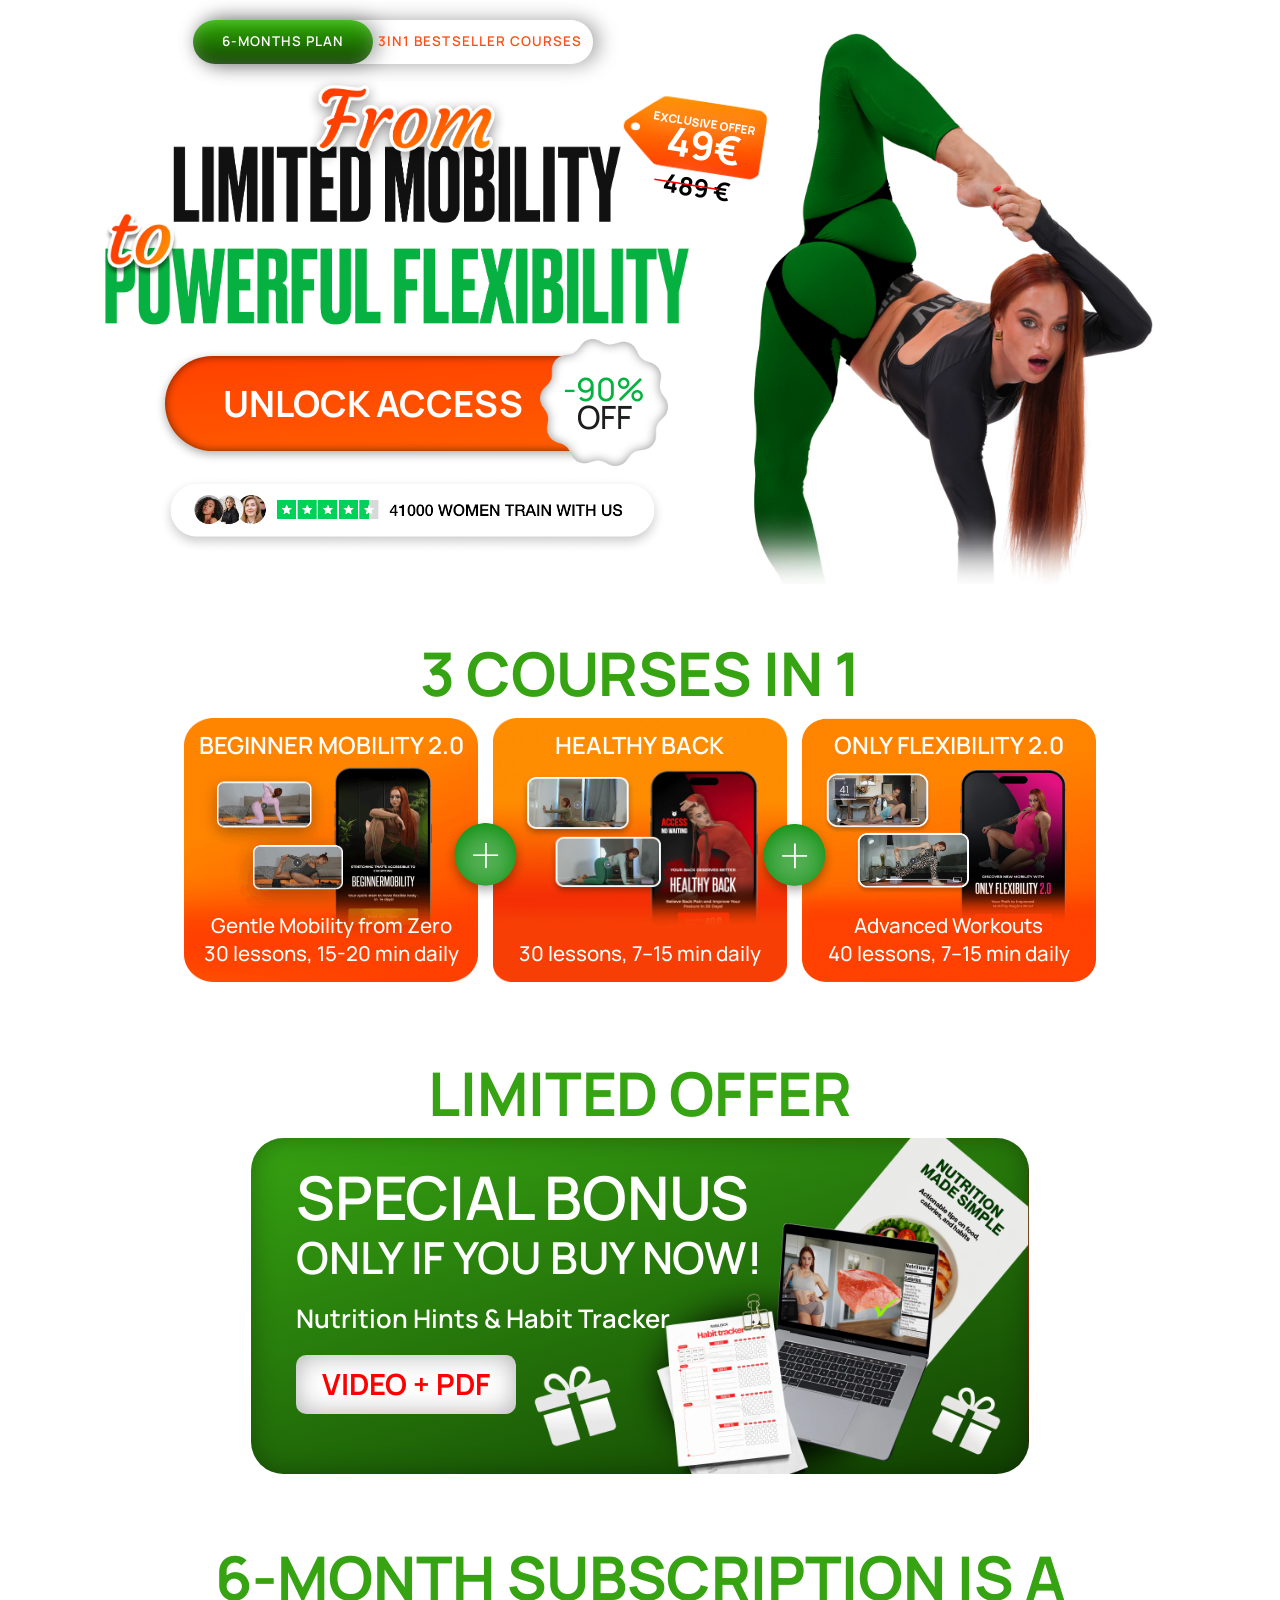
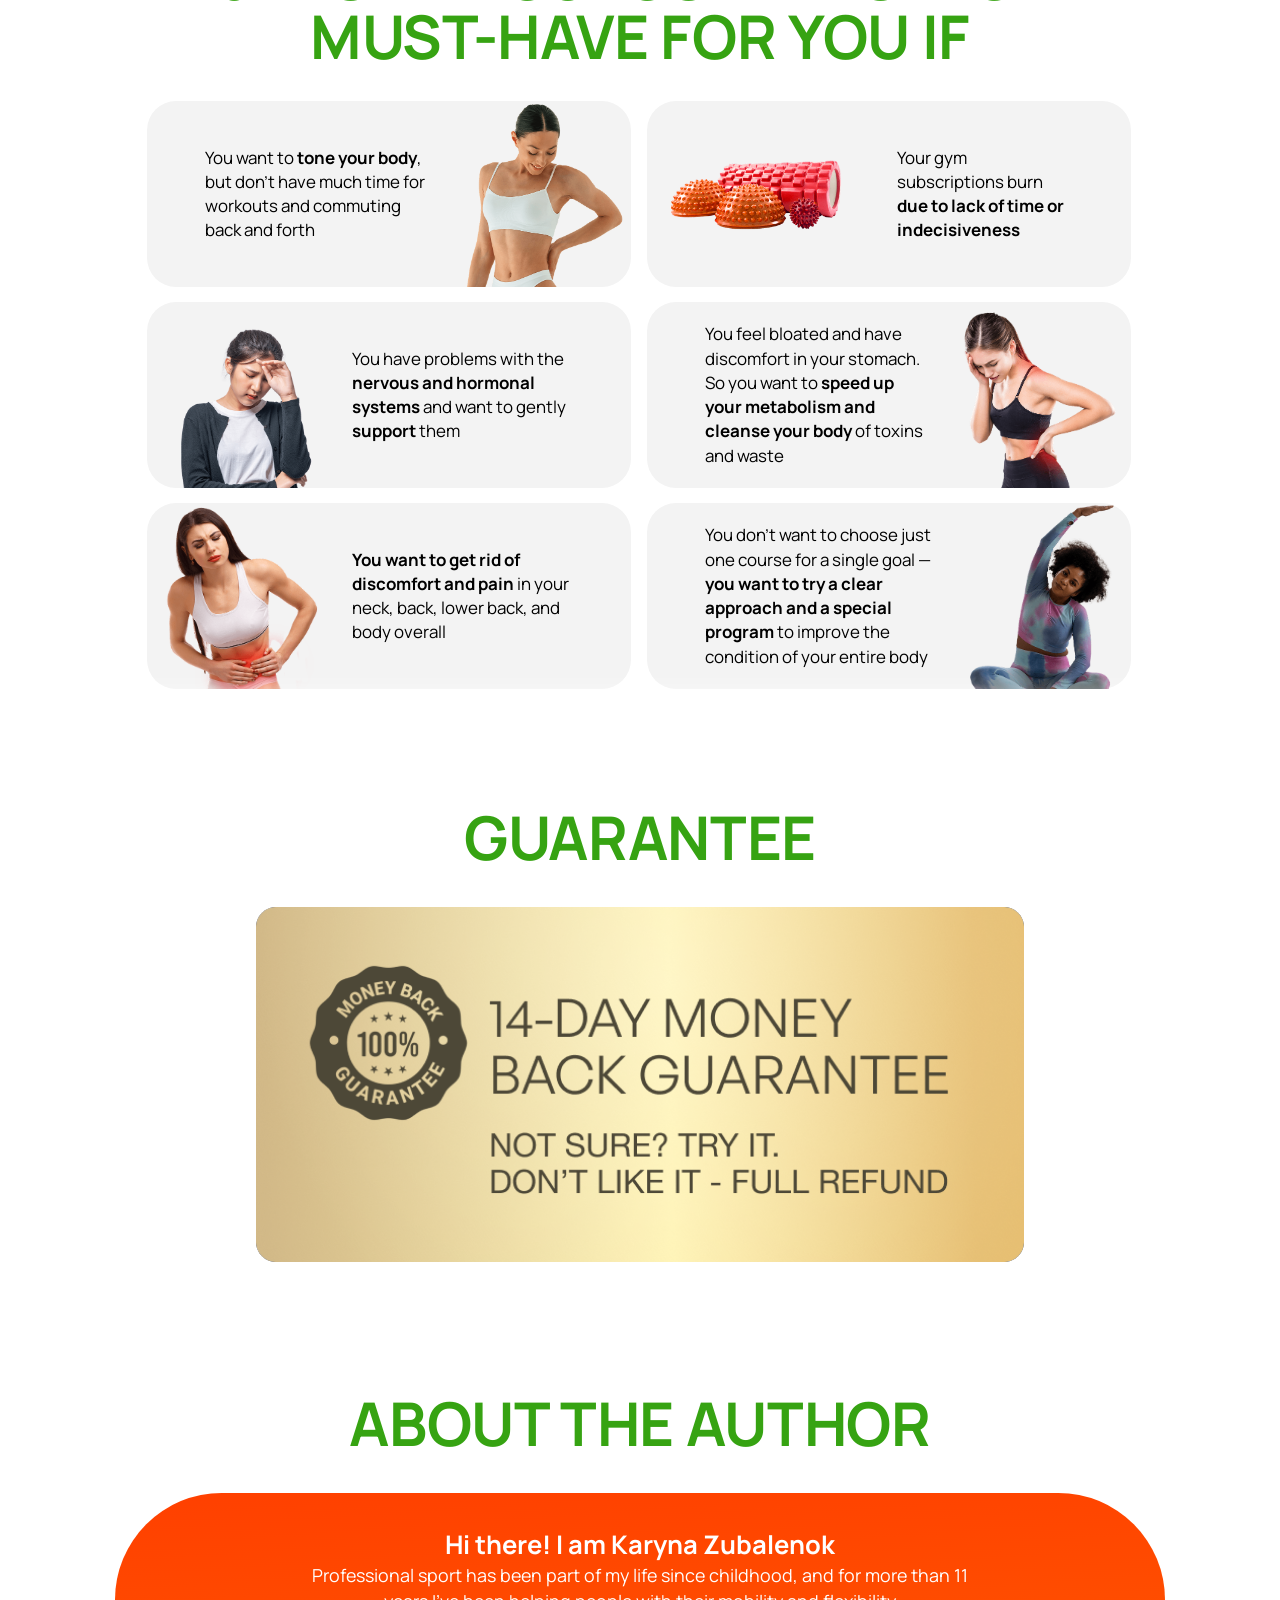
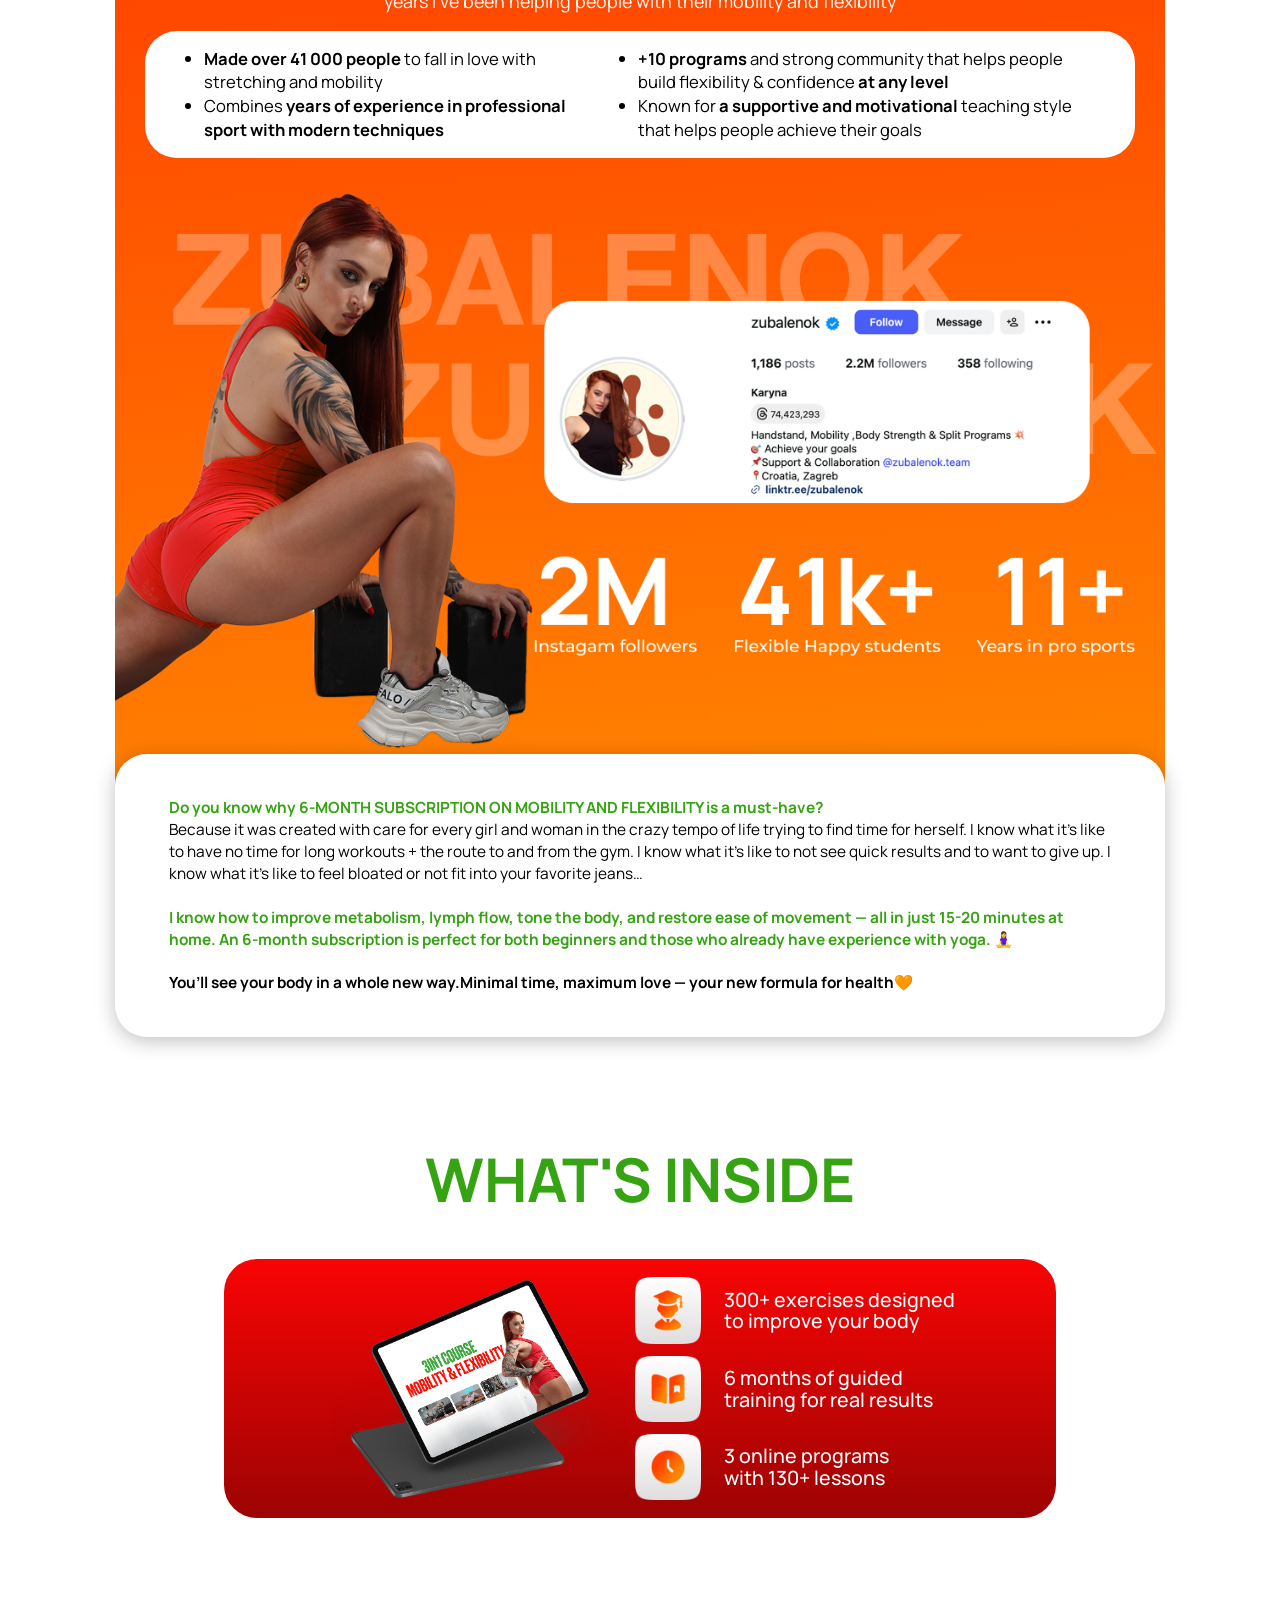
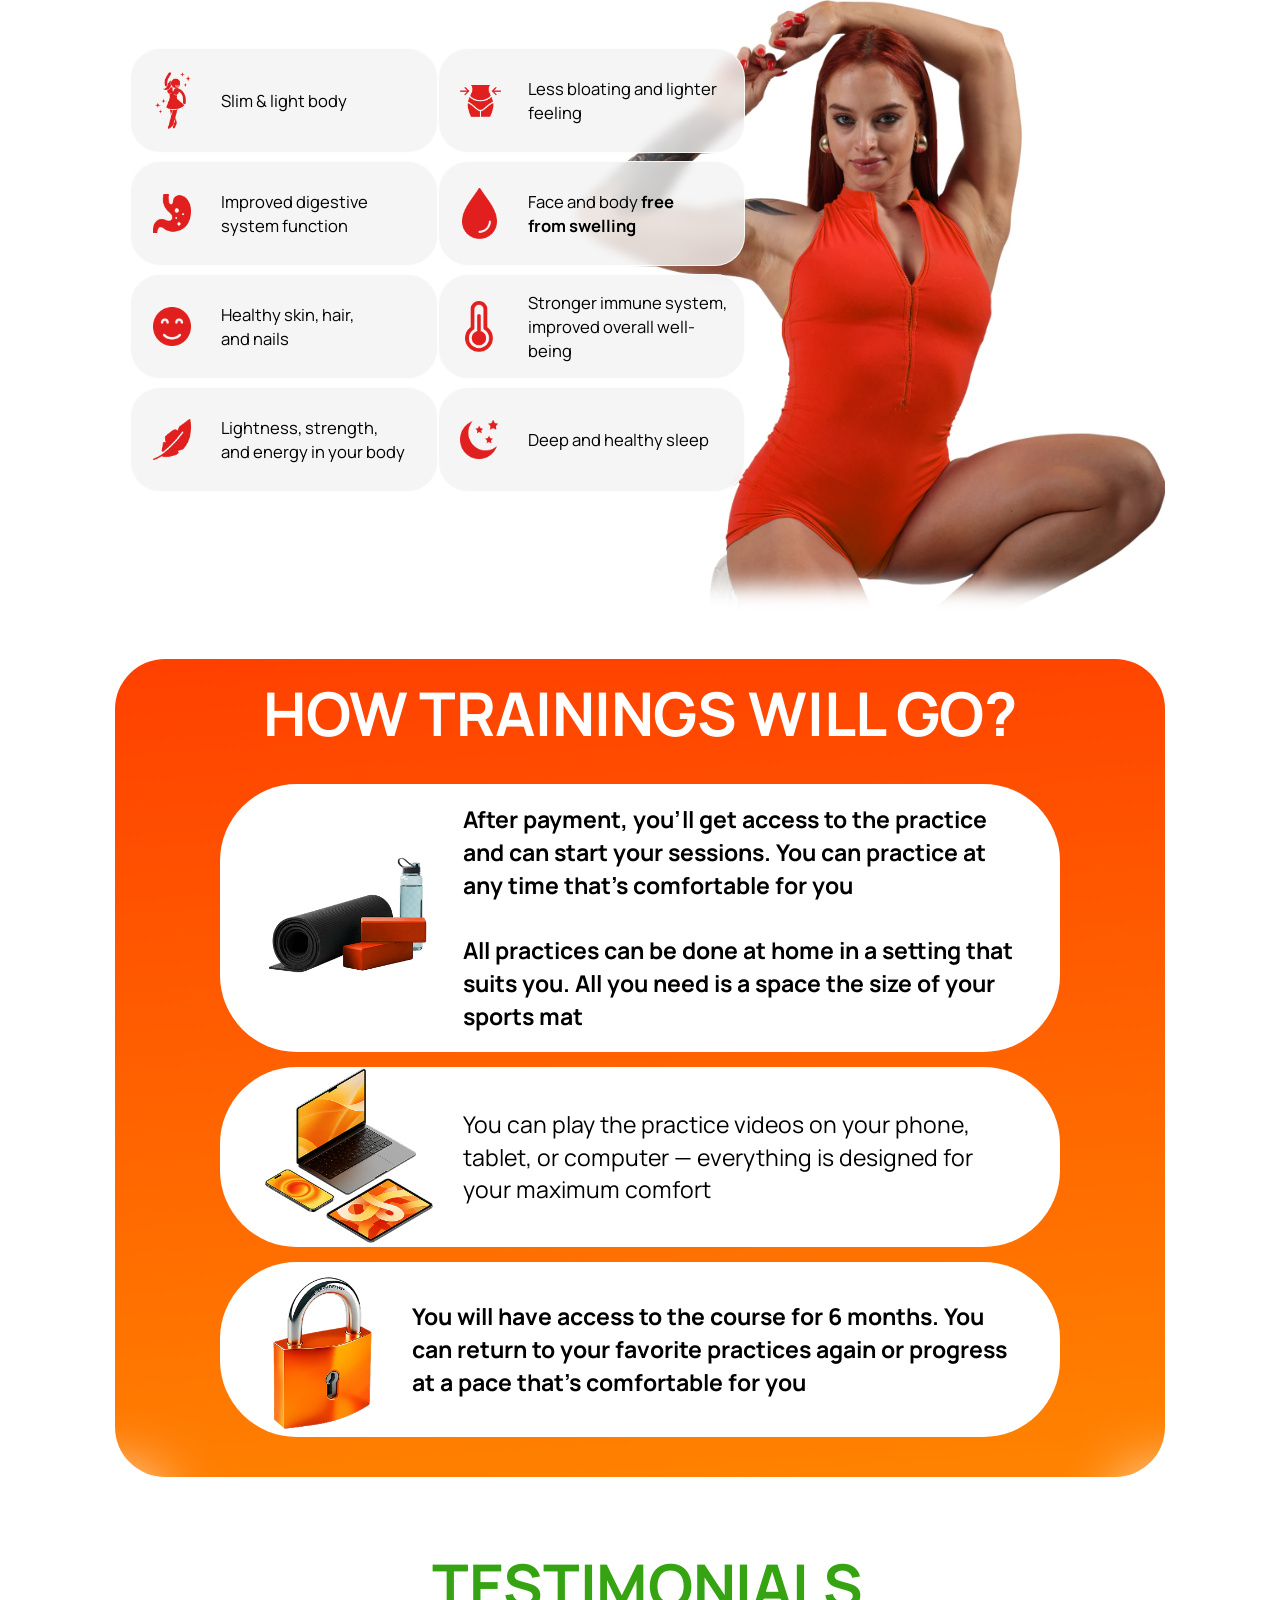
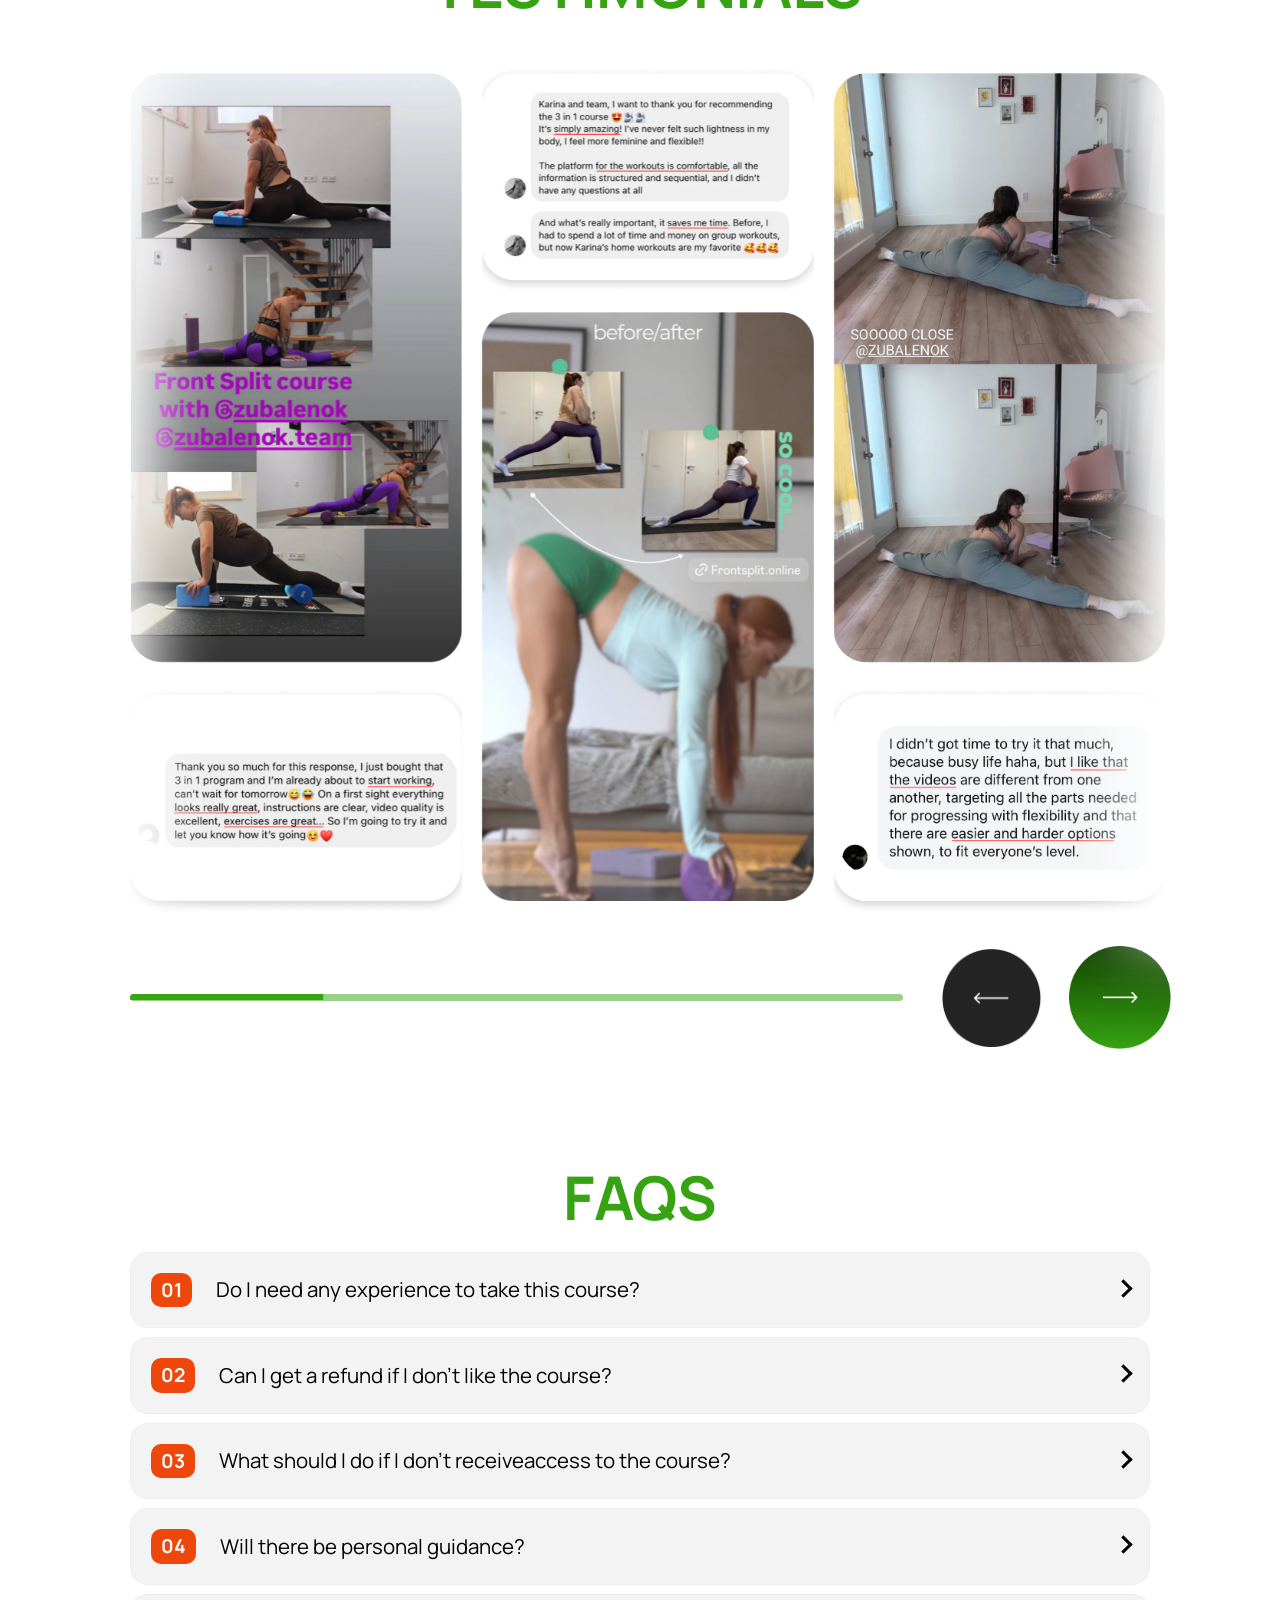
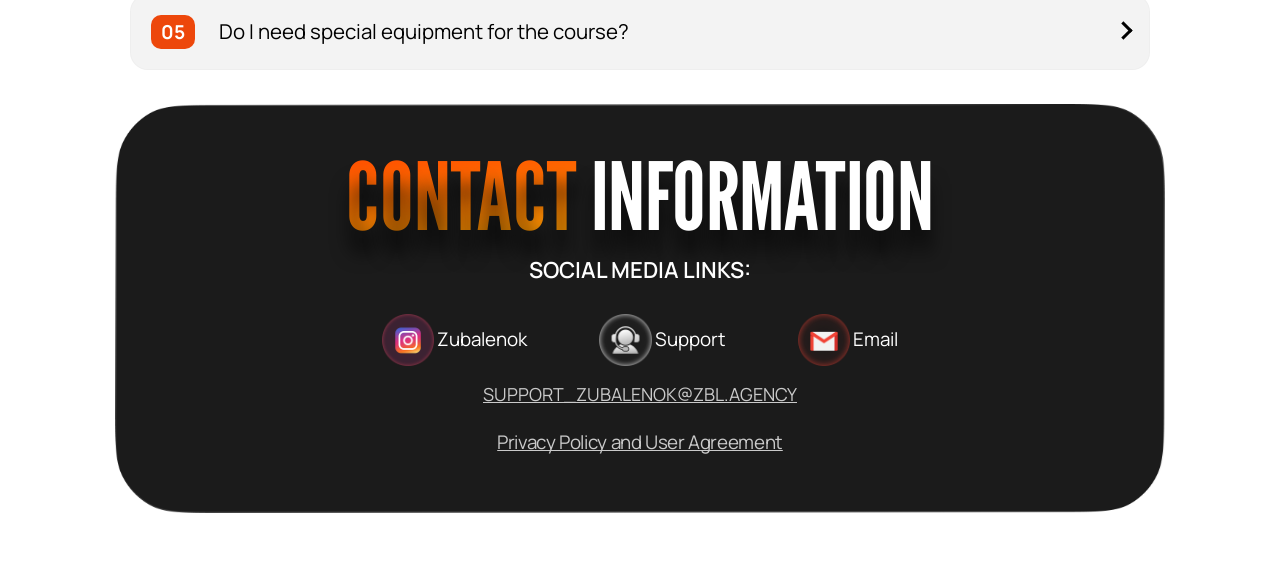
==== commit 3462a1d5: "first commit" ====
--- a/index.html
+++ b/index.html
@@ -343,19 +343,19 @@
                 <div class="tabletBlock-items-tem">
                     <img src="./images/green-icon-1.png" alt="">
                     <p>
-                        3 online programs<br>with 130+ lessons
+                        300+ exercises designed <br>to improve your body
                     </p>
                 </div>
                 <div class="tabletBlock-items-tem">
                     <img src="./images/green-icon-2.png" alt="">
                     <p>
-                        300+ exercises designed<br>to improve your body
+                        6 months of guided <br>training for real results
                     </p>
                 </div>
                 <div class="tabletBlock-items-tem">
                     <img src="./images/green-icon-3.png" alt="">
                     <p>
-                        6 months of guided<br>training for real results
+                        3 online programs <br>with 130+ lessons
                     </p>
                 </div>
             </div>
--- a/css/cont.css
+++ b/css/cont.css
@@ -70,7 +70,7 @@
     text-align: center;
 }
 
-.privacy {
+.contacts .privacy {
     font-weight: 400;
     padding-top: 15px;
     font-size: 14px;
@@ -104,7 +104,7 @@
   .contacts {
     padding: 4.2vw;
      background-image: url(../images/contacts-d.png);
-     margin-bottom: 5vw;
+     margin-bottom: 5vw !important;
   }
 
   .contacts-title {
@@ -120,7 +120,7 @@
 
   .contacts-nav {
     padding: 1.25vw 0;
-    max-width: 33.33vw;
+    max-width: 40.33vw !important;
   }
 
   .contacts-nav a {
@@ -137,7 +137,7 @@
     font-size: 1.4vw;
   }
 
-  .privacy {
+  .contacts .privacy {
     padding-top: 1.45vw;
     font-size: 1.47vw;
   }
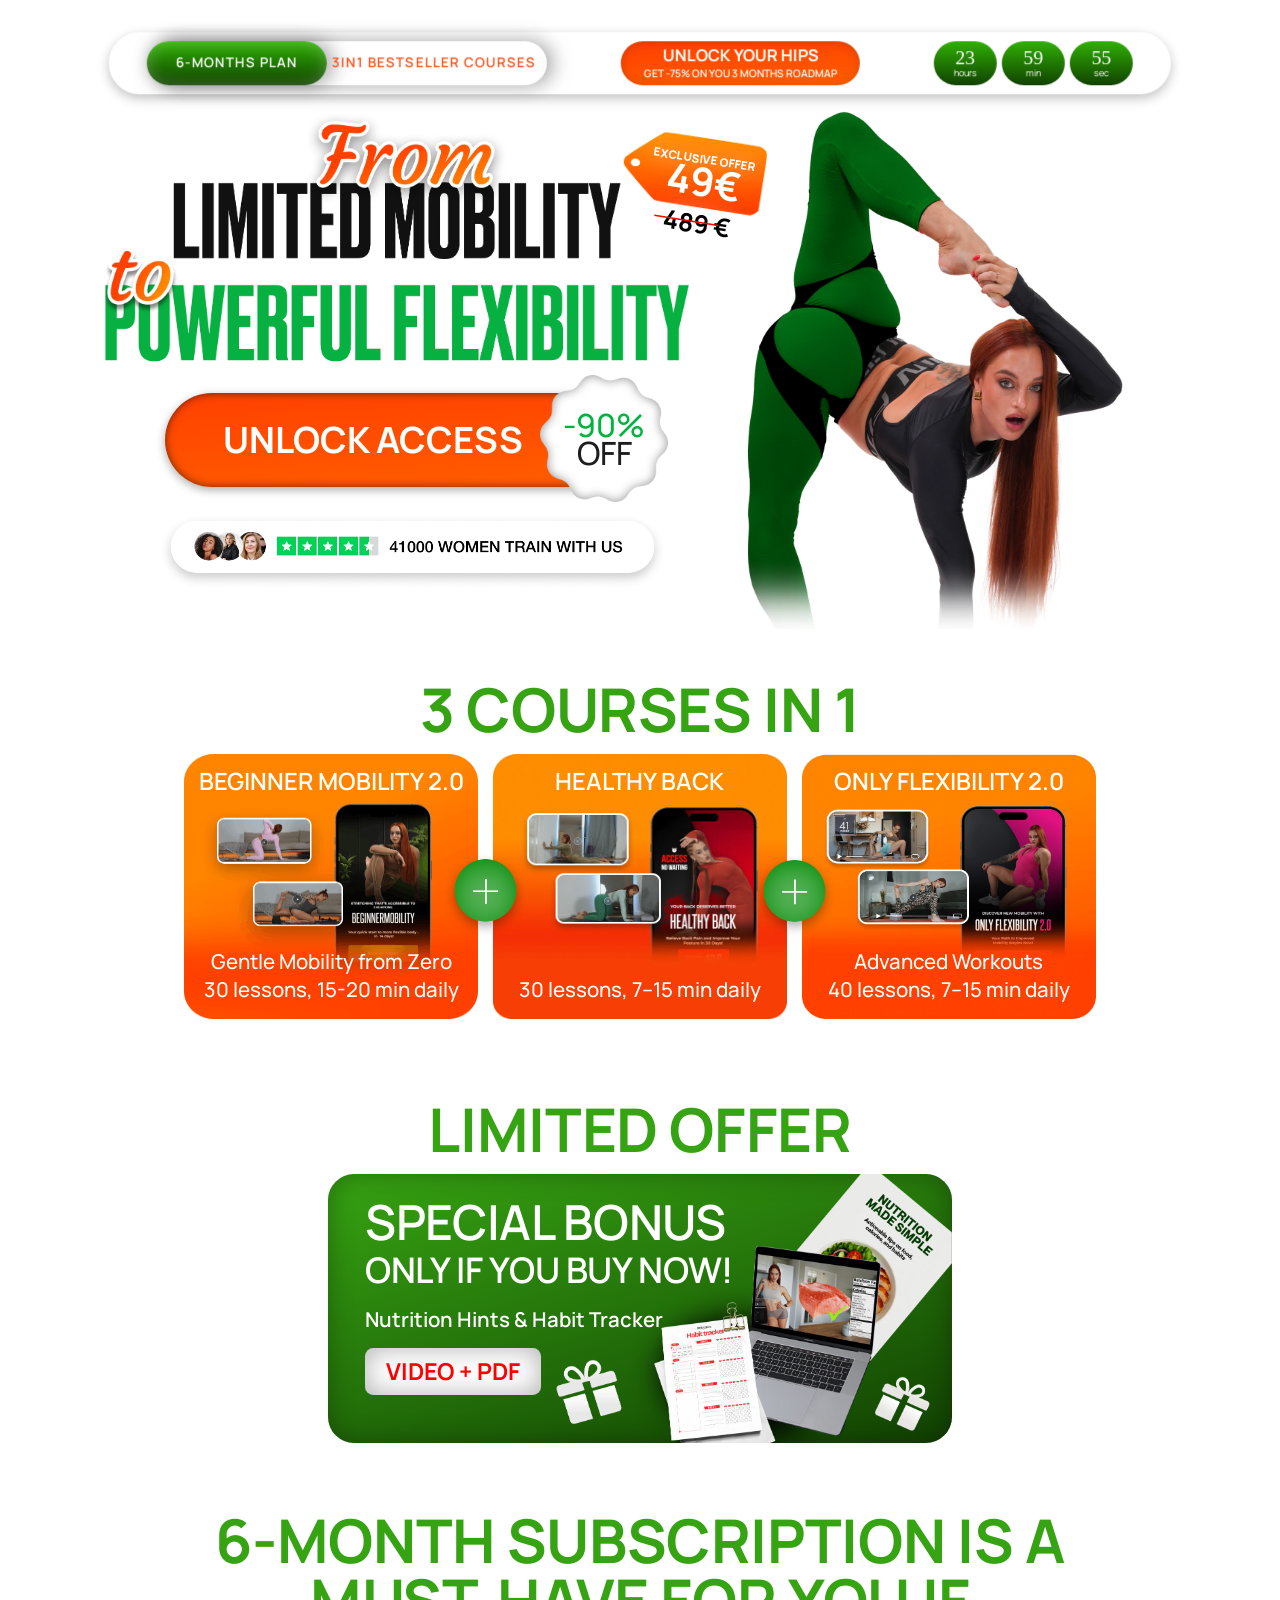
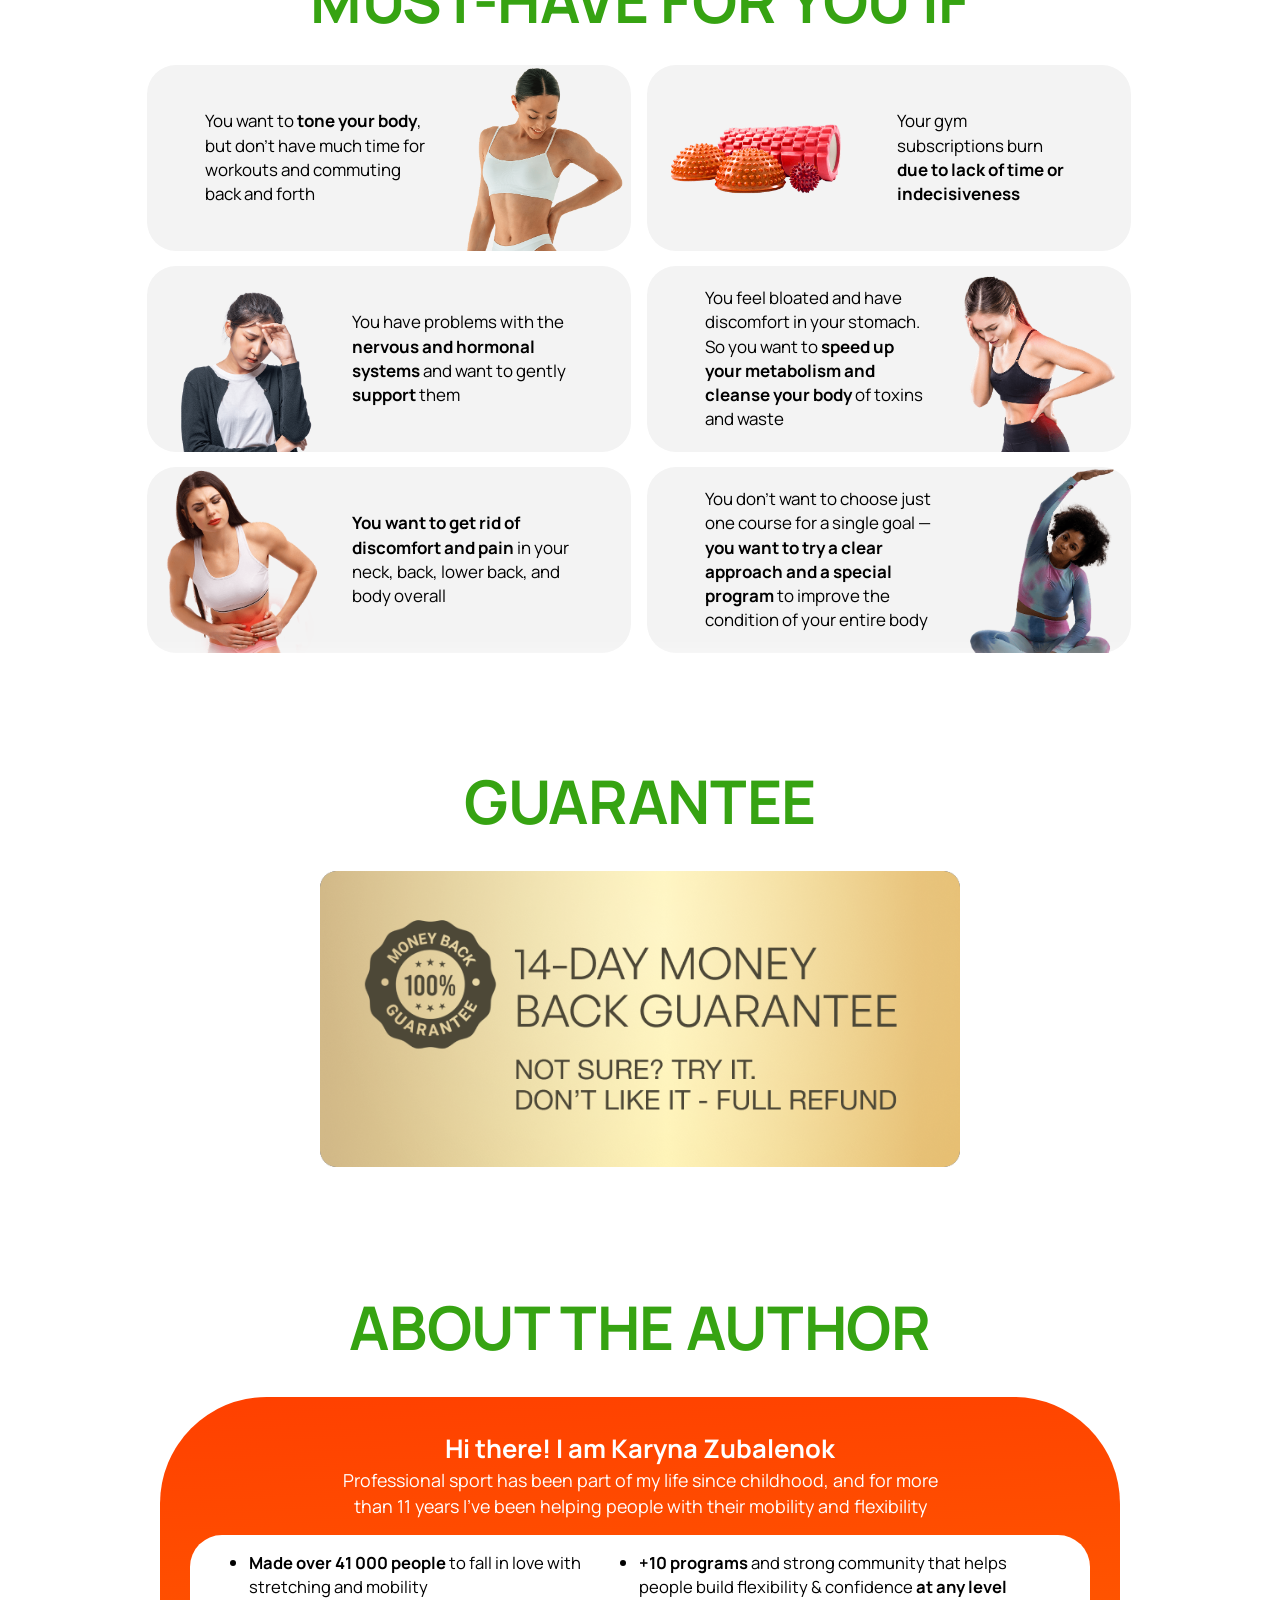
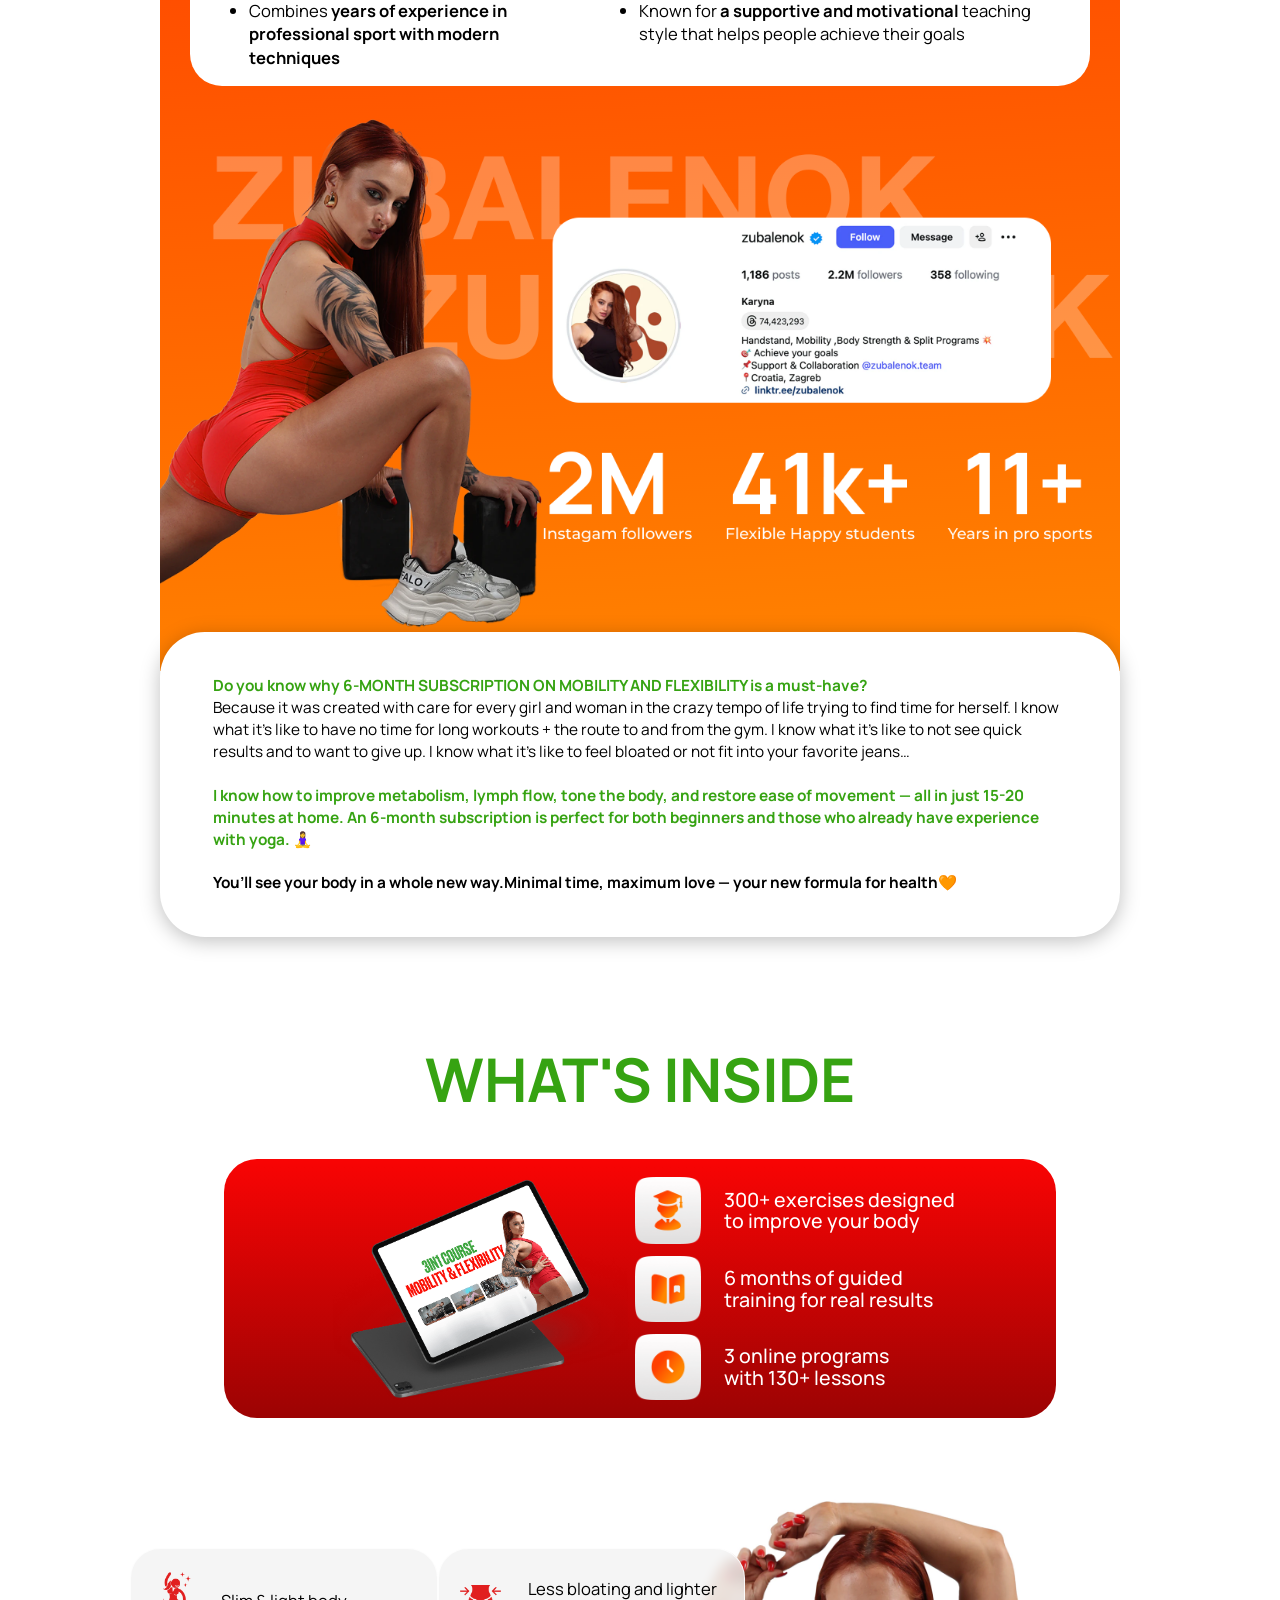
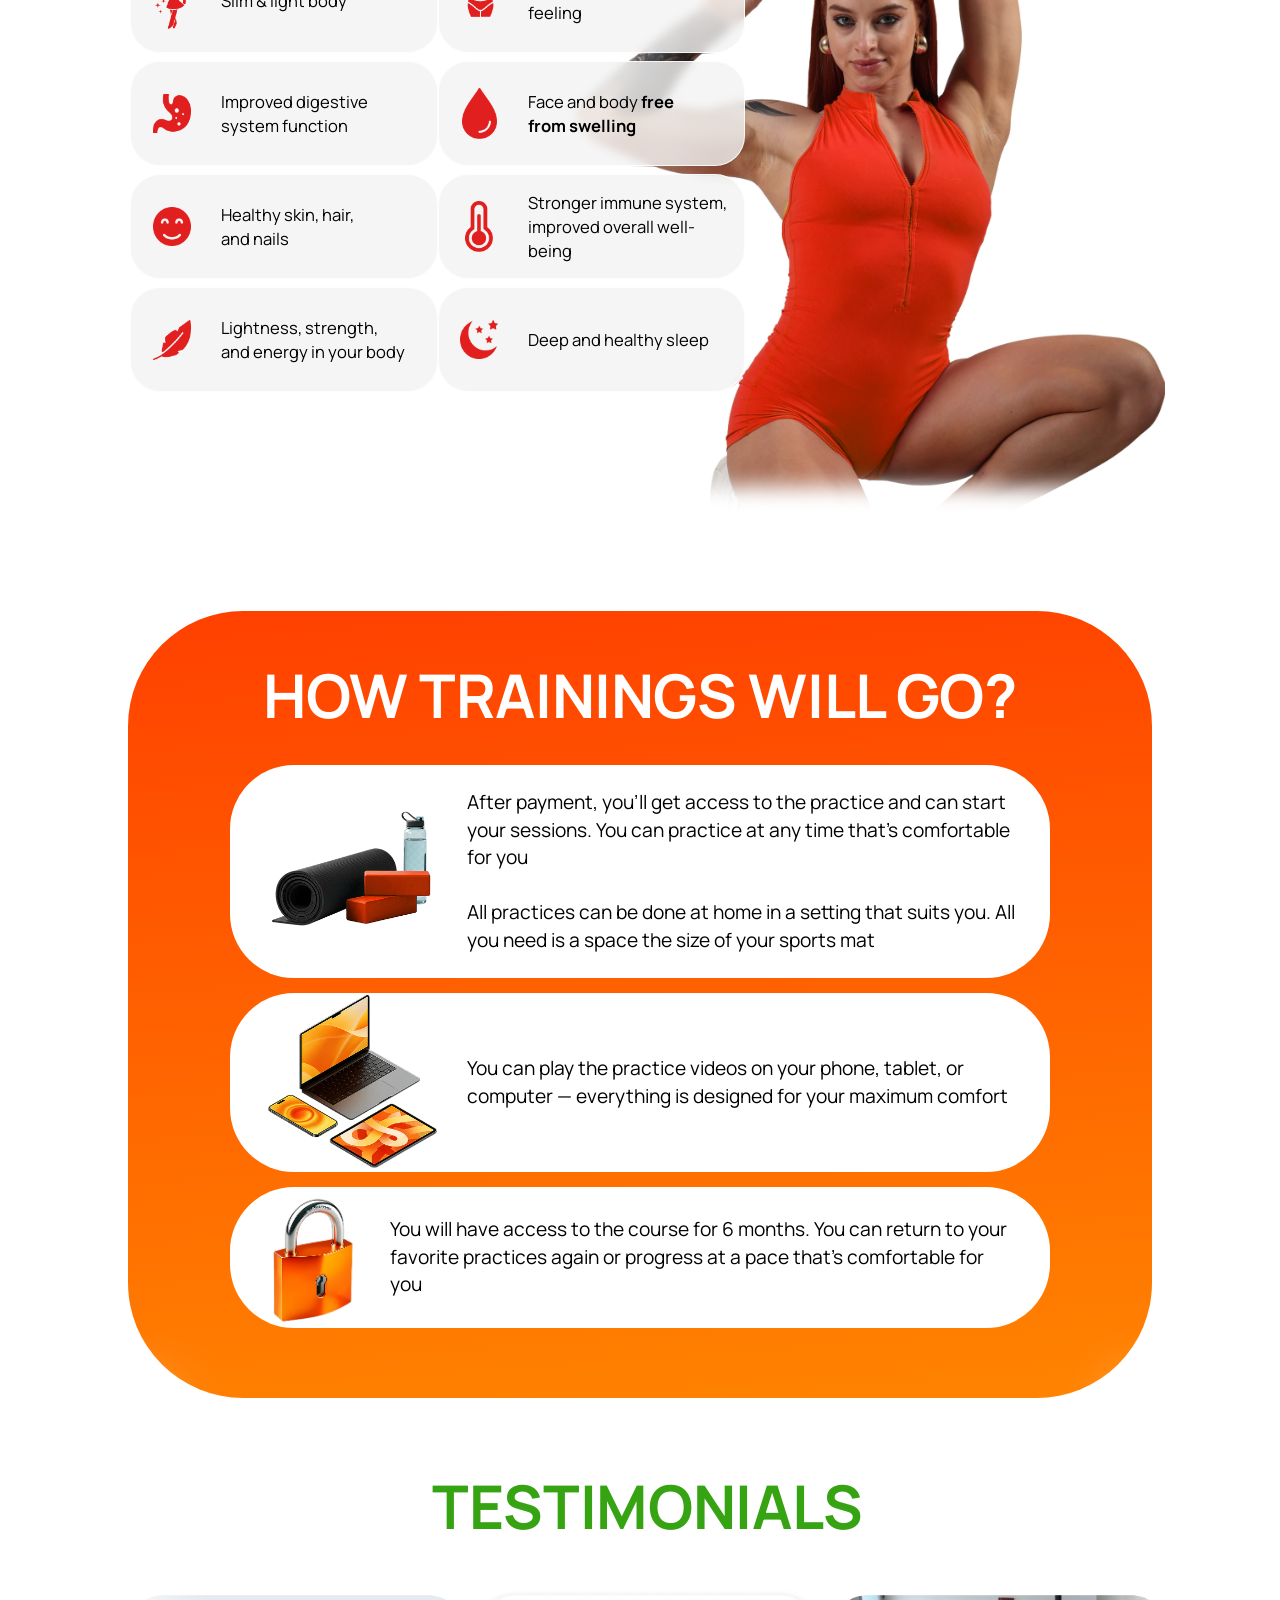
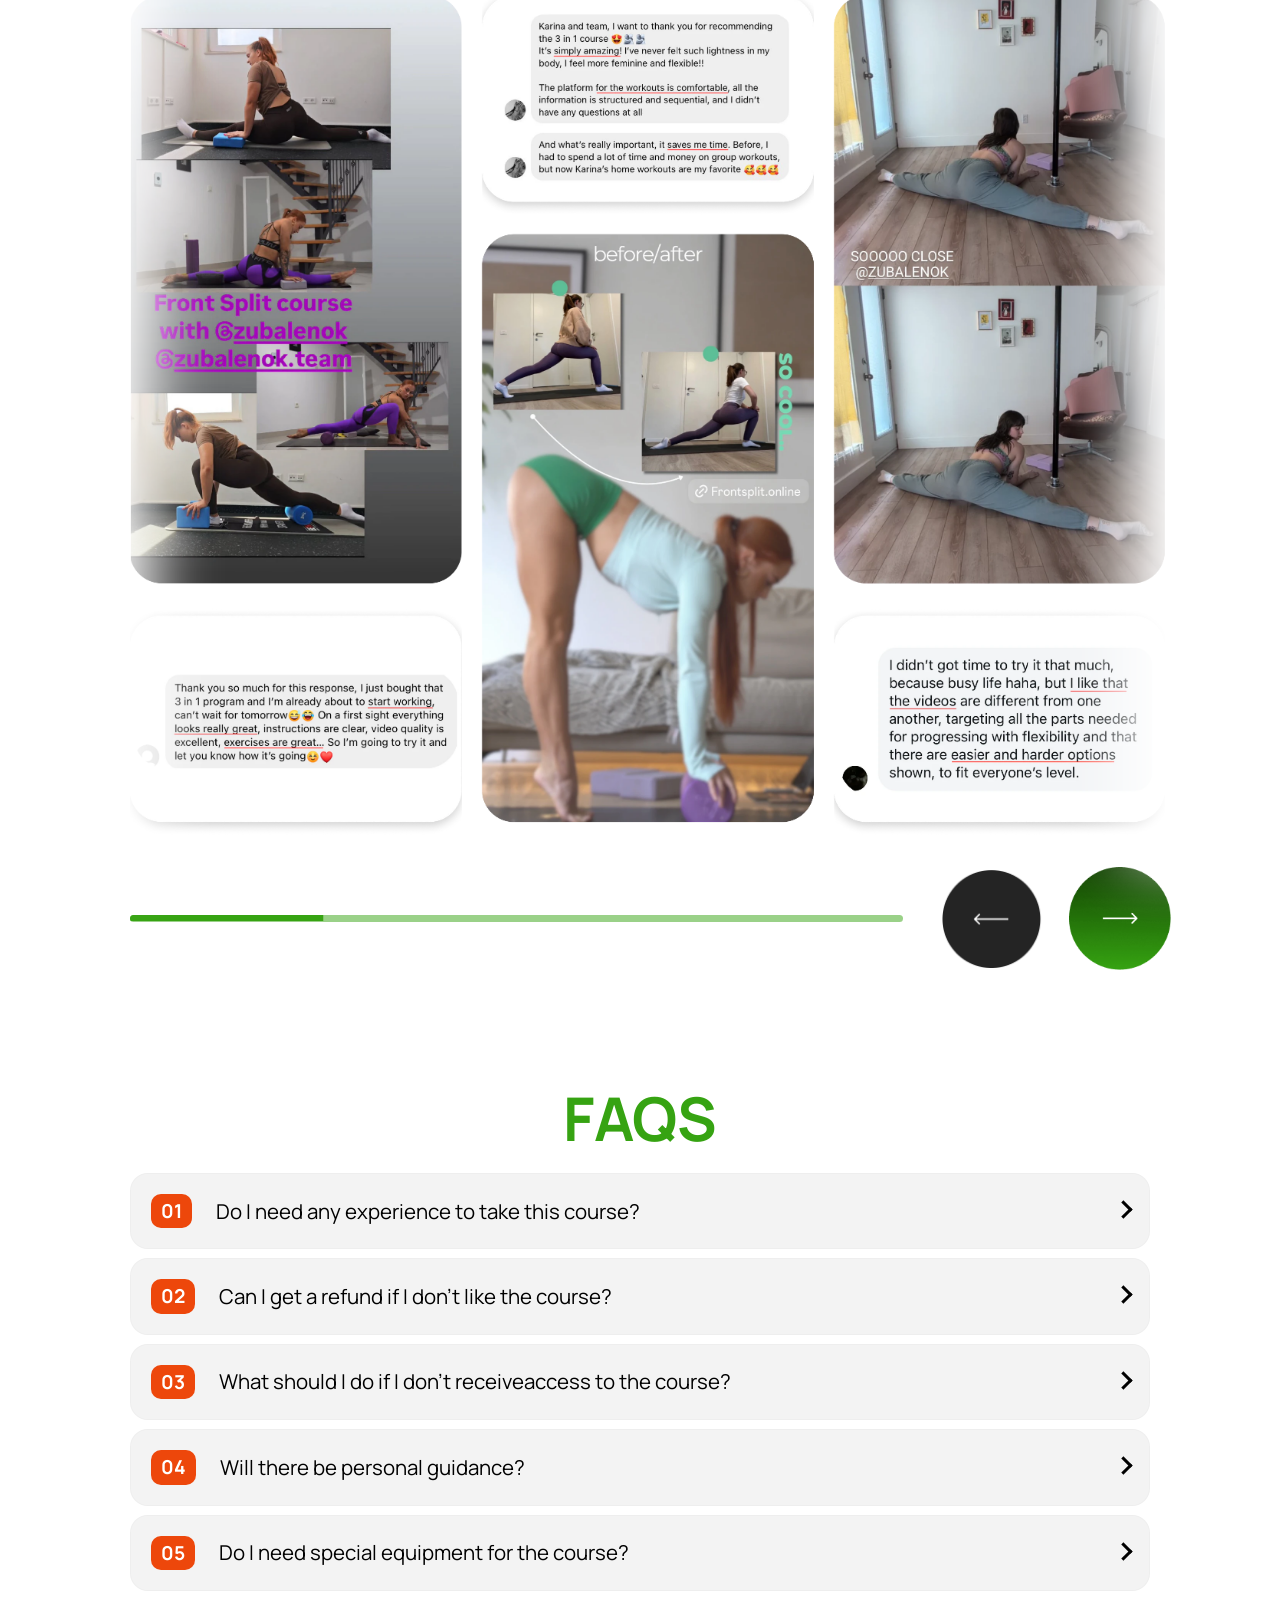
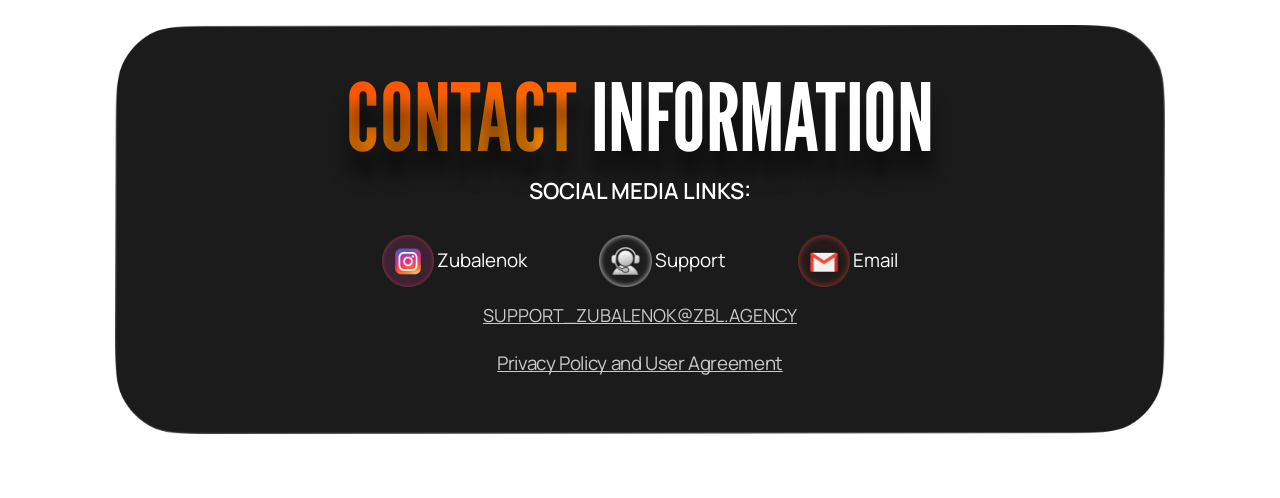
==== commit f7e9a50b: "dfdf" ====
--- a/index.html
+++ b/index.html
@@ -101,14 +101,34 @@
     <section class="s1">
         <div class="container">
             <div class="s1-wrap">
-                <div class="top-line-wrapper open-popup-btn">
-                    <div class="top-line">
-                        <p class="top-line-left">
-                            6-Months plan
-                        </p>
-                        <p class="top-line-right">
-                            3in1 bestseller courses
-                        </p>
+                <div class="s1-header">
+                    <div class="top-line-wrapper open-popup-btn">
+                        <div class="top-line">
+                            <p class="top-line-left">
+                                6-Months plan
+                            </p>
+                            <p class="top-line-right">
+                                3in1 bestseller courses
+                            </p>
+                        </div>
+                    </div>
+                    <div class="s1-header-button open-popup-btn">
+                        Unlock your hips
+                        <span>Get -75% on you 3 months roadmap</span>
+                    </div>
+                    <div class="s1-header-timer">
+                        <div class="s1-header-timer-item">
+                            <h3 class="hours-header">23</h3>
+                            <p>hours</p>
+                        </div>
+                        <div class="s1-header-timer-item">
+                            <h3 class="minutes-header">59</h3>
+                            <p>min</p>
+                        </div>
+                        <div class="s1-header-timer-item">
+                            <h3 class="seconds-header">59</h3>
+                            <p>sec</p>
+                        </div>
                     </div>
                 </div>
                 <img src="./images/title-img.webp" class="title-img" alt="">
@@ -416,12 +436,11 @@
             <h2>How trainings<br class="br-6m"> will go?</h2>
             <div class="items">
                 <img src="images/s8-icon-1.webp">
-                <p><strong>After payment, you’ll get access to the practice and can start your sessions. -You can
+                <p>After payment, you’ll get access to the practice and can start your sessions. You can
                         practice at any time that’s comfortable for you
                         <br><br>
                         All practices can be done at home in a setting that suits you. All you need is a space the size
-                        of your sports mat</strong></p>
+                        of your sports mat</p>
             </div>
             <div class="items">
                 <img src="images/s8-icon-2.webp">
@@ -430,8 +449,8 @@
             </div>
             <div class="items">
                 <img src="images/s8-icon-3.webp">
-                <p><strong>You will have access to the course for 6 months. You can return to your favorite practices
-                        again or progress at a pace that’s comfortable for you</strong></p>
+                <p>You will have access to the course for 6 months. You can return to your favorite practices
+                        again or progress at a pace that’s comfortable for you</p>
             </div>
         </div>
 
--- a/css/fonts.css
+++ b/css/fonts.css
@@ -10,4 +10,14 @@
   font-style: normal;
   font-weight: normal;
   src: url("../fonts/aa_higherup.ttf") format("truetype"); 
-}+}
+
+@font-face {
+    font-family: 'Bebas Neue';
+    src: url('../fonts/bebasneuethin.woff2') format('woff2'),
+         url('../fonts/bebasneuethin.woff') format('woff'),
+         url('../fonts/bebasneuethin.ttf') format('truetype');
+    font-weight: 100;
+    font-style: normal;
+    font-display: swap;
+}
--- a/css/main.css
+++ b/css/main.css
@@ -338,6 +338,11 @@
   top: auto;
   transform: none;
   box-shadow: none !important;
+}
+
+.s1-header-timer,
+.s1-header-button {
+  display: none;
 }
 
 .slick-prev {
@@ -2322,8 +2327,10 @@
   .s1 {
     min-height: auto;
     background-image: url(../images/fon-web.webp);
-    background-size: contain;
+    background-size: 94%;
+    background-position: bottom;
     padding-bottom: 3vw;
+    padding-top: 4vw;
     margin: 0 6%;
   }
 
@@ -2350,6 +2357,106 @@
     margin-bottom: 0.58vw;
   }
 
+  .s1-header {
+    padding: 0.7vw 3vw;
+    border-radius: 2.4vw;
+    display: flex;
+    width: 83vw;
+    position: fixed;
+    z-index: 100;
+    backdrop-filter: blur(3px);
+    left: 50%;
+    transform: translate(-50%, -50%);
+    top: 7%;
+    align-items: center;
+    justify-content: space-between;
+    gap: 20px;
+    display: flex;
+    align-items: center;
+    justify-content: space-between;
+    gap: 20px;
+    box-shadow: 0 4px 12px 0 rgba(0, 0, 0, 0.25);
+    background: rgba(255, 255, 255, 0.2);
+
+  }
+
+  .priceBlock h4:after {
+    content: "";
+    display: block;
+    width: 8vw;
+    height: 0.2vw;
+    top: 0.6vw;
+    left: 3vw;
+    background: red;
+}
+
+  .top-line-wrapper {
+    position: initial;
+    width: auto;
+  }
+
+  .s1-header-timer {
+    display: flex;
+    align-items: center;
+    gap: .4vw;
+  }
+
+  .s1-header-timer-item {
+    border-radius: 7.24vw;
+    width: 4.92vw;
+    height: 3.4vw;
+    background: linear-gradient(180deg, #30b005 0%, #114200 100%);
+    display: flex;
+    flex-direction: column;
+    justify-content: center;
+    align-items: center;
+  }
+
+  .s1-header-timer-item p {
+    font-size: 0.72vw;
+    line-height: 100%;
+    text-align: center;
+    color: #fff;
+  }
+
+  .s1-header-timer-item h3 {
+    font-weight: 400;
+    font-size: 1.54vw;
+    line-height: 100%;
+    text-align: center;
+    font-family: 'Bebas Neue';
+    color: #fff;
+  }
+
+  .s1-header-button {
+    display: block;
+    box-shadow: inset 0 0.1vw 0.78vw 0 rgba(0, 0, 0, 0.16);
+    background: linear-gradient(176deg, #ff4000 0%, #ff5e00 100%);
+    border-radius: 4.27vw;
+    width: 18.72vw;
+    height: 3.4vw;
+    font-weight: 700;
+    display: flex;
+    cursor: pointer;
+    font-size: 1.28vw;
+    gap: 0.3vw;
+    justify-content: center;
+    flex-direction: column;
+    line-height: 100%;
+    text-transform: uppercase;
+    text-align: center;
+    color: #fff;
+  }
+
+  .s1-header-button span {
+    font-weight: 600;
+    font-size: 0.82vw;
+    line-height: 100%;
+    text-transform: uppercase;
+    text-align: center;
+    color: #fff;
+  }
+
   .s3 .items img {
     width: 3vw;
     height: 4vw;
@@ -2380,25 +2487,25 @@
   }
 
   .s8 .container {
-    padding: 0 10%;
+    padding: 3% 10%;
   }
 
   .s8 .items p {
-    font-size: 1.8vw;
+    font-size: 1.5vw;
   }
 
   .s8 .items {
-    padding: 1.5vw 3vw;
-    border-radius: 6vw;
+    padding: 1.3vw 2.5vw;
+    border-radius: 5vw;
   }
 
   .s8 .items:nth-child(4) img {
-    width: 10vw;
+    width: 8vw;
   }
 
   .s8 .items:nth-child(3),
   .s8 .items:nth-child(4) {
-    padding: 0vw 3vw;
+    padding: 0vw 2.5vw;
   }
 
   .tablet-img {
@@ -2440,7 +2547,9 @@
   }
 
   .s8 {
-    margin: 0 9%;
+    margin: 4vw auto 0 auto;
+    max-width: 80vw;
+    border-radius: 9vw;
   }
 
   .s3 .items p {
@@ -2681,7 +2790,7 @@
   }
 
   .money14 {
-    width: 60vw;
+    width: 50vw;
   }
 
   .s10 {
@@ -2733,45 +2842,45 @@
   }
 
   .redBlock {
-    height: 26.28vw;
-    border-radius: 2.55vw;
-    min-width: 60.85vw;
-    padding: 2.5vw 3.57vw;
-    margin-bottom: 2vw;
+    height: 21.02vw;
+    border-radius: 2.04vw;
+    min-width: 48.68vw;
+    padding: 2vw 2.86vw;
+    margin-bottom: 1.6vw;
     overflow: hidden;
   }
 
   .redBlock:after {
-    width: 64vw;
-    height: 28.4vw;
+    width: 51.2vw;
+    height: 22.72vw;
     background-image: url(../images/bonusFon-4.webp);
   }
 
   .redBlock-title {
-    font-size: 4.71vw;
-    padding-bottom: 1.42vw;
+    font-size: 3.77vw;
+    padding-bottom: 1.14vw;
+  }
+
+  .redBlock-title span {
+    font-size: 2.76vw;
+  }
+
+  .redBlock-text {
+    font-size: 1.6vw;
+  }
+
+  .redBlock-button {
+    font-size: 1.82vw;
+    margin: 1.14vw auto 1.14vw 0;
+    border-radius: 0.65vw;
+    width: 13.71vw;
+    height: 3.66vw;
+    padding: 0 1.71vw;
+    gap: 1.14vw;
   }
 
   .accordion .info p {
     font-size: 1.3vw;
-  }
-
-  .redBlock-title span {
-    font-size: 3.45vw;
-  }
-
-  .redBlock-text {
-    font-size: 2vw;
-  }
-
-  .redBlock-button {
-    font-size: 2.28vw;
-    margin: 1.42vw auto 1.42vw 0;
-    border-radius: 0.81vw;
-    width: 17.14vw;
-    height: 4.57vw;
-    padding: 0 2.14vw;
-    gap: 1.42vw;
   }
 
   .s4-m-img {
@@ -2785,7 +2894,8 @@
   .s4 {
     background: linear-gradient(176deg, #ff4000 0%, #ff8400 100%);
     padding: 1.25vw 0;
-    margin: 0 9%;
+    margin: 0 auto;
+    max-width: 75vw;
     border-radius: 8.33vw 8.33vw 0 0;
   }
 
@@ -2830,10 +2940,11 @@
 
   .s5 {
     margin-top: -3vw;
-    border-radius: 2.5vw;
+    border-radius: 3.5vw;
     padding: 3.33vw 0;
-    margin-left: 9%;
-    margin-right: 9%;
+    margin-left: auto;
+    margin-right: auto;
+    max-width: 75vw;
   }
 
   .s5 .container {
